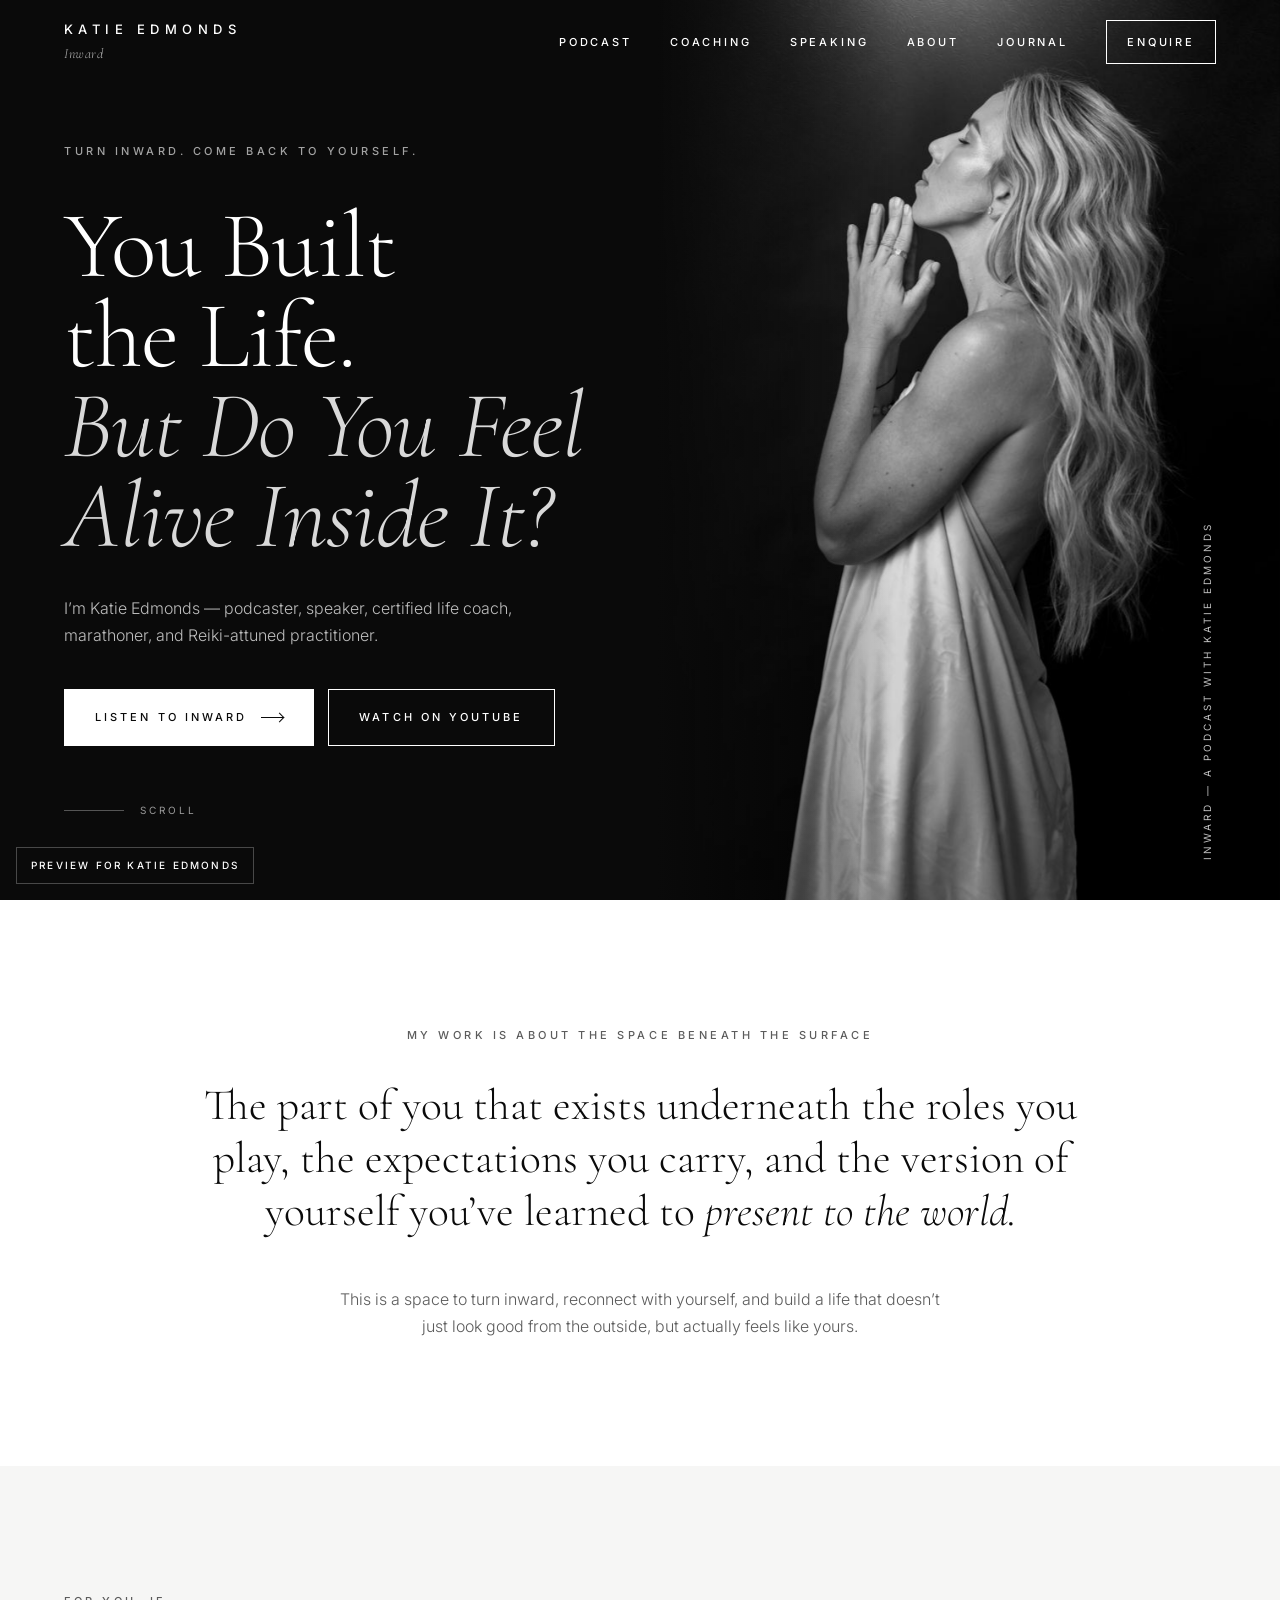
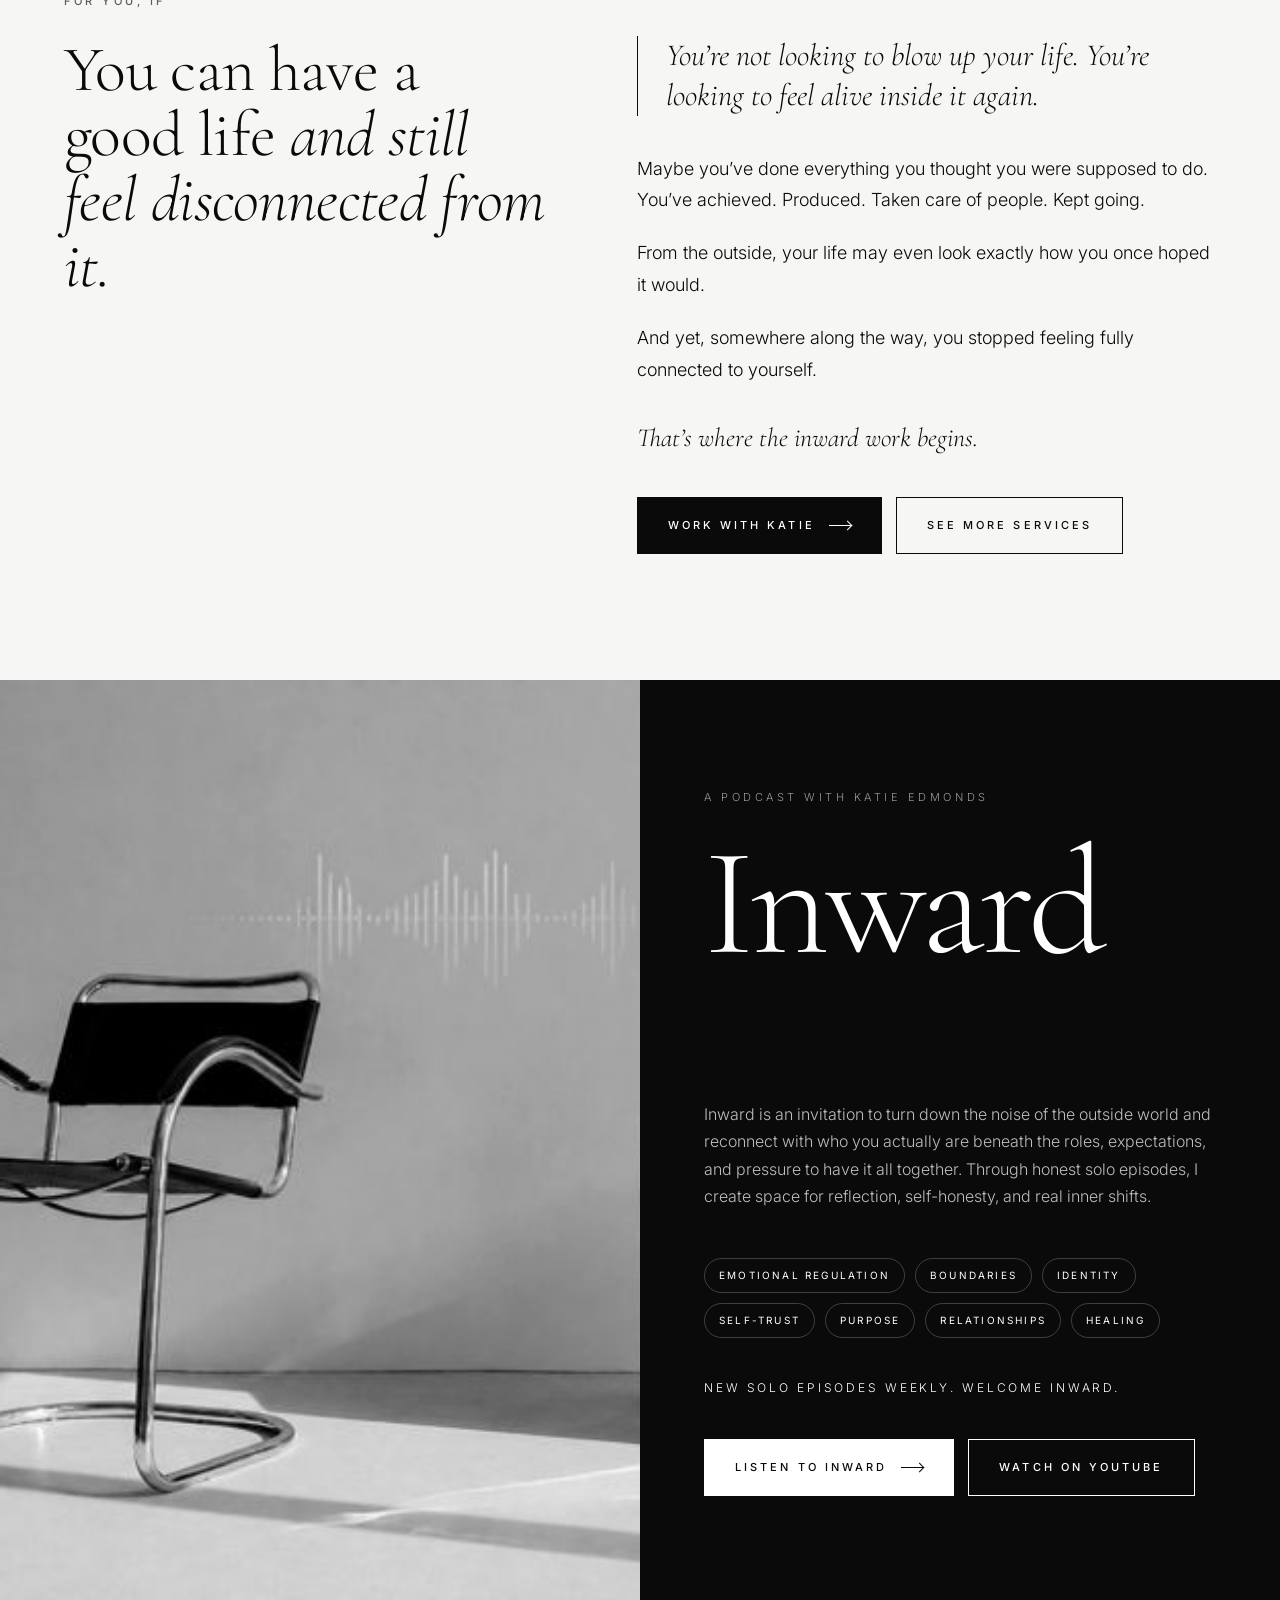
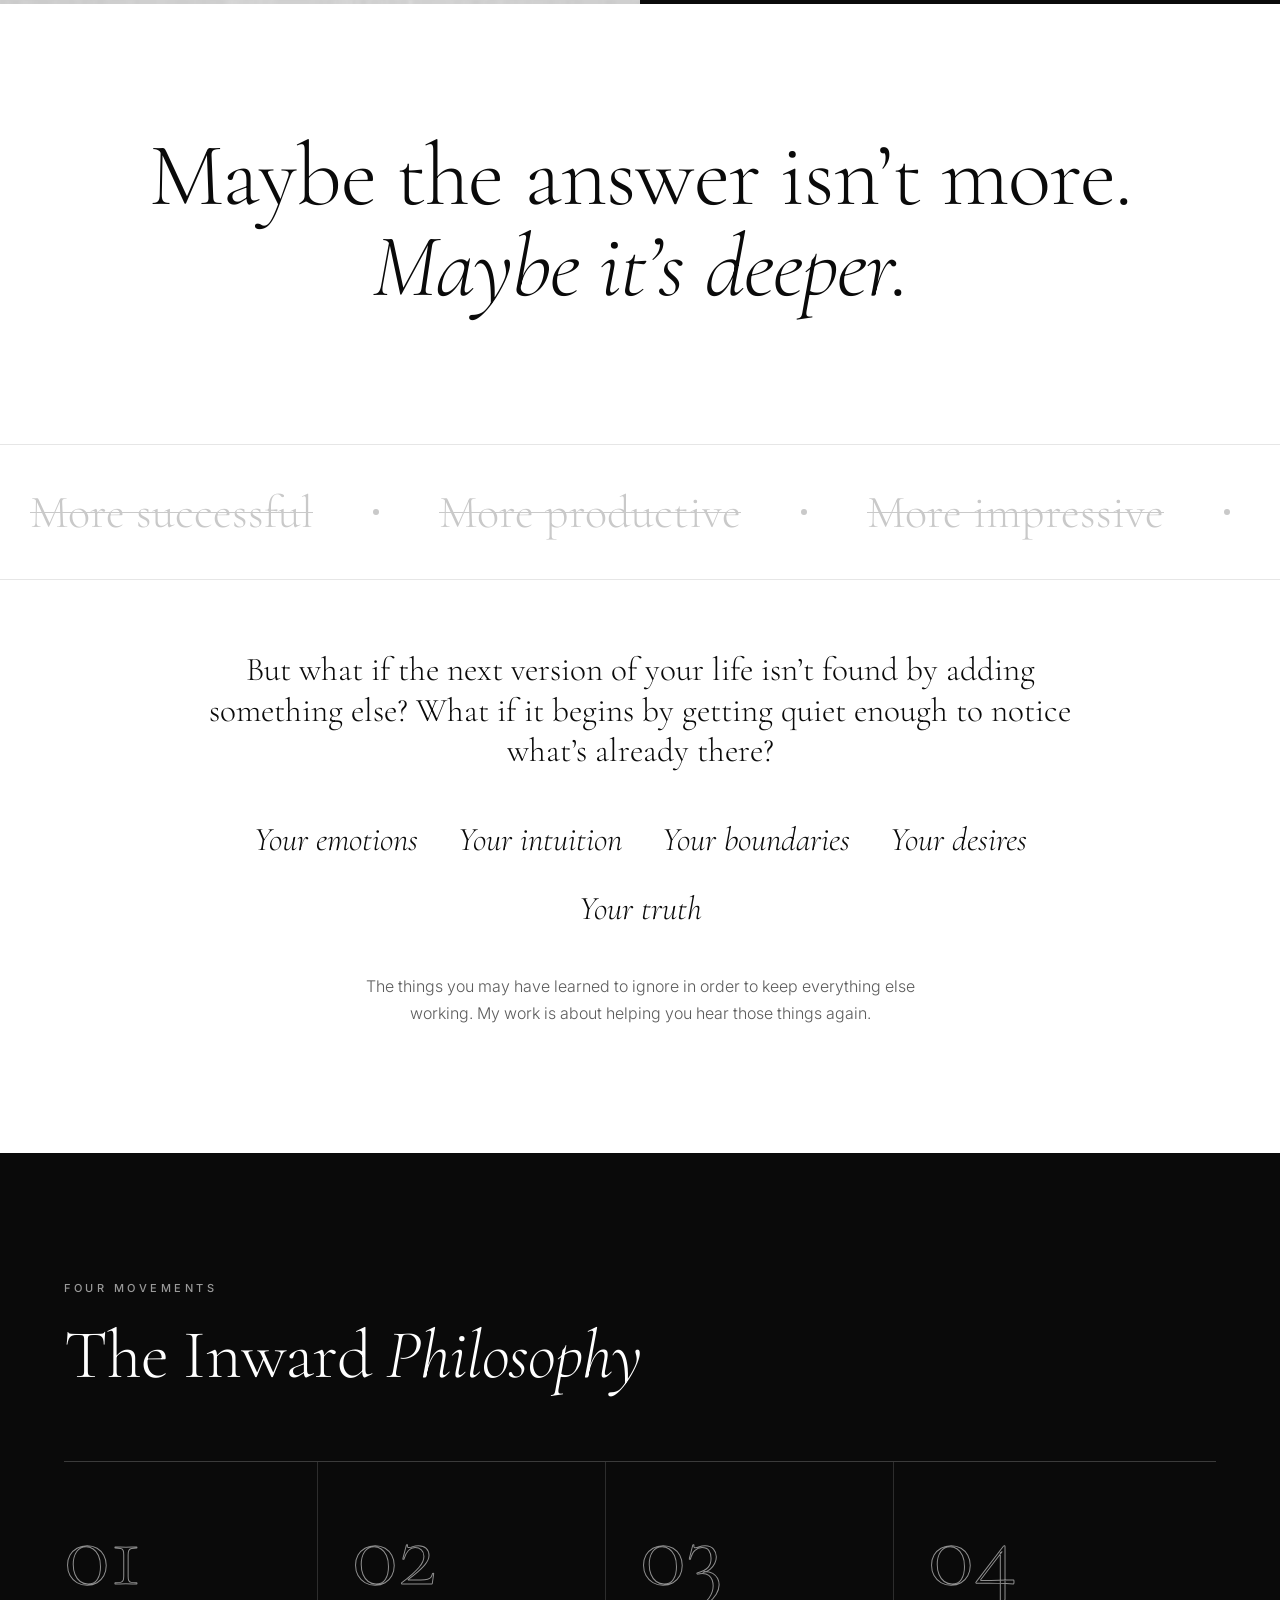
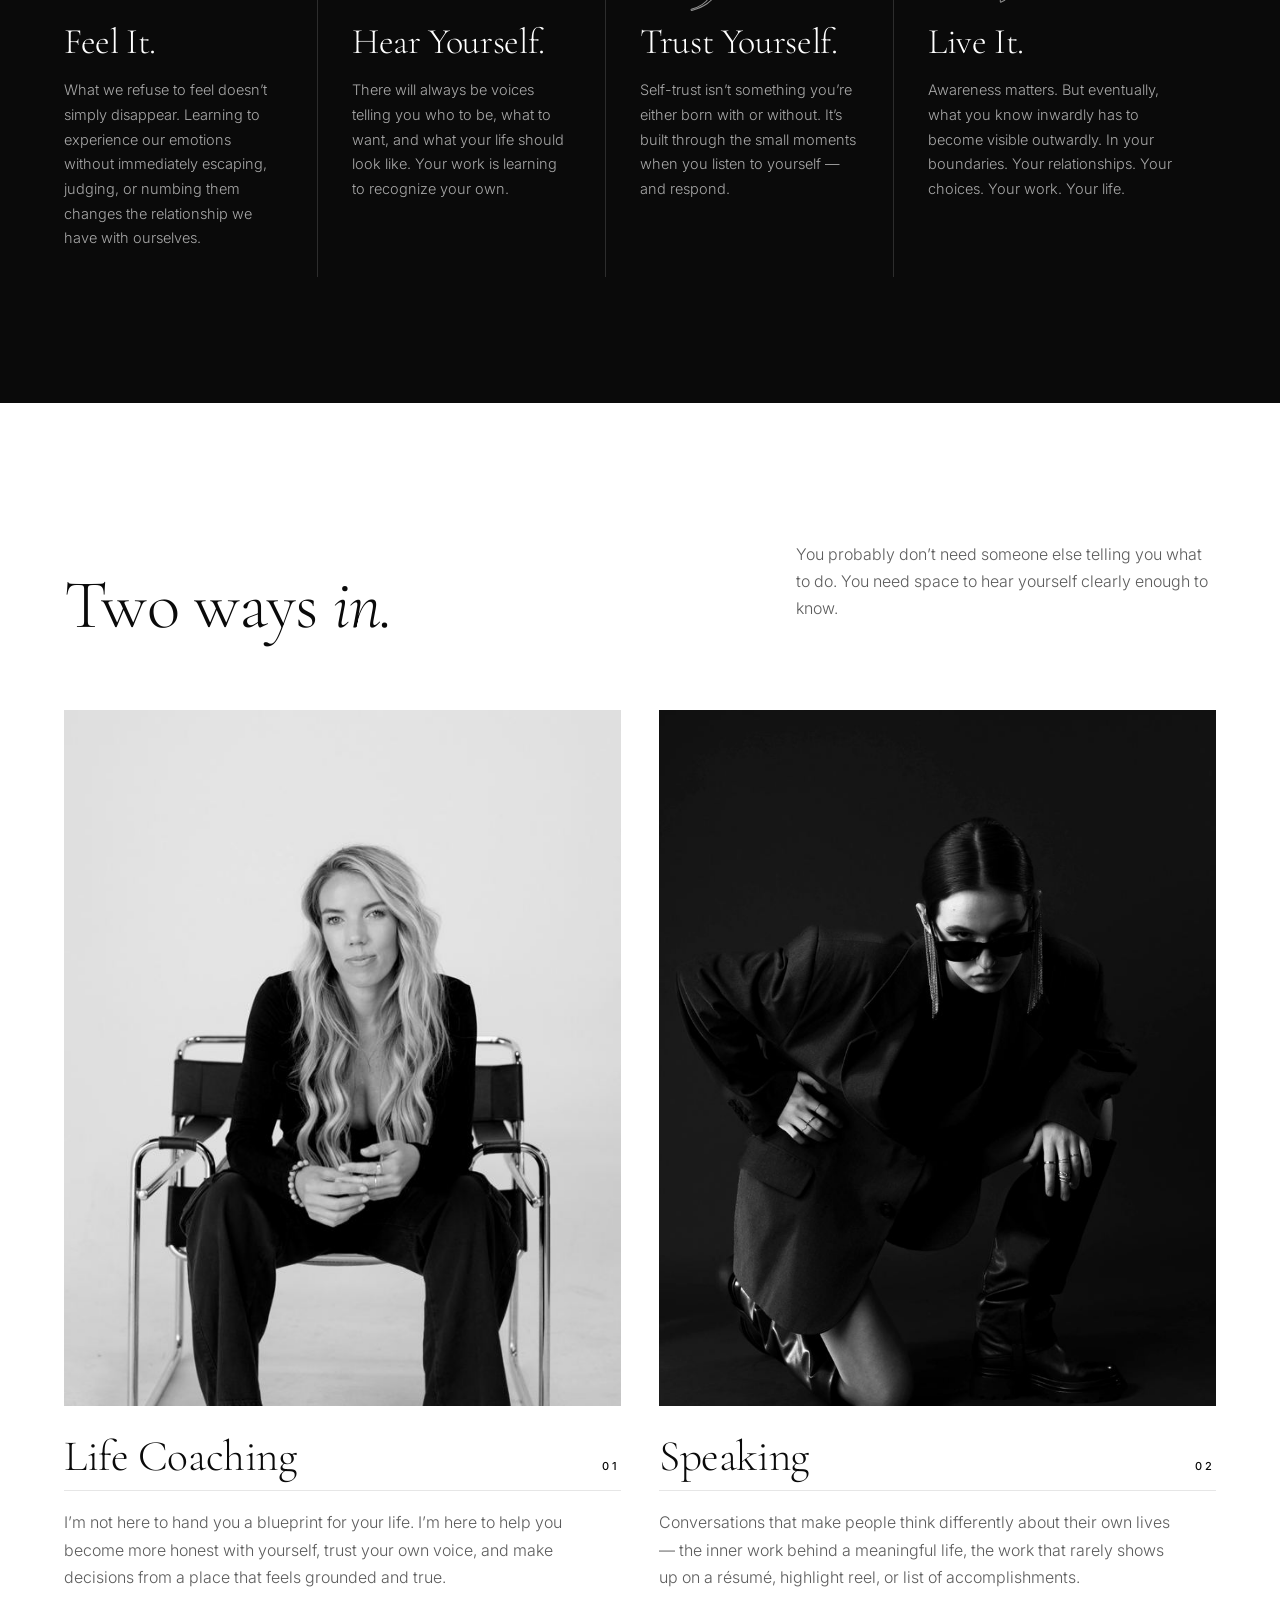
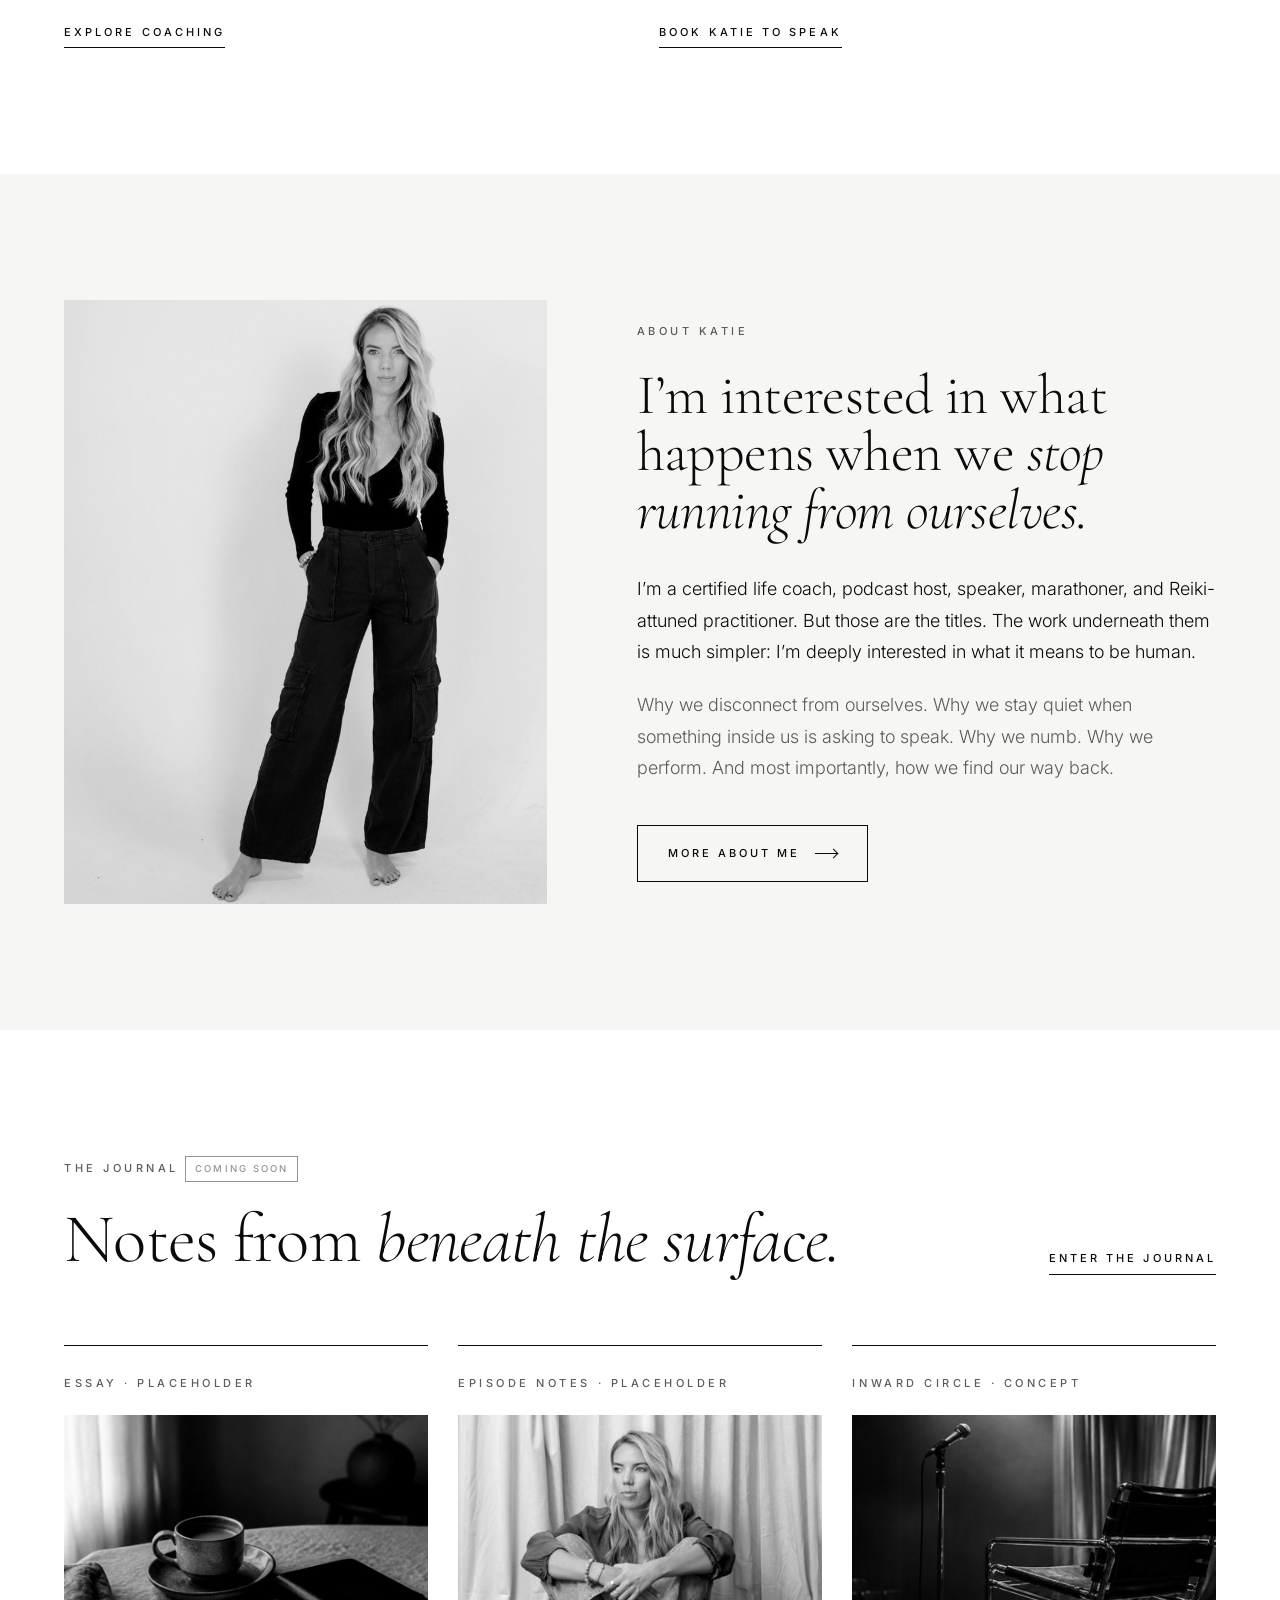
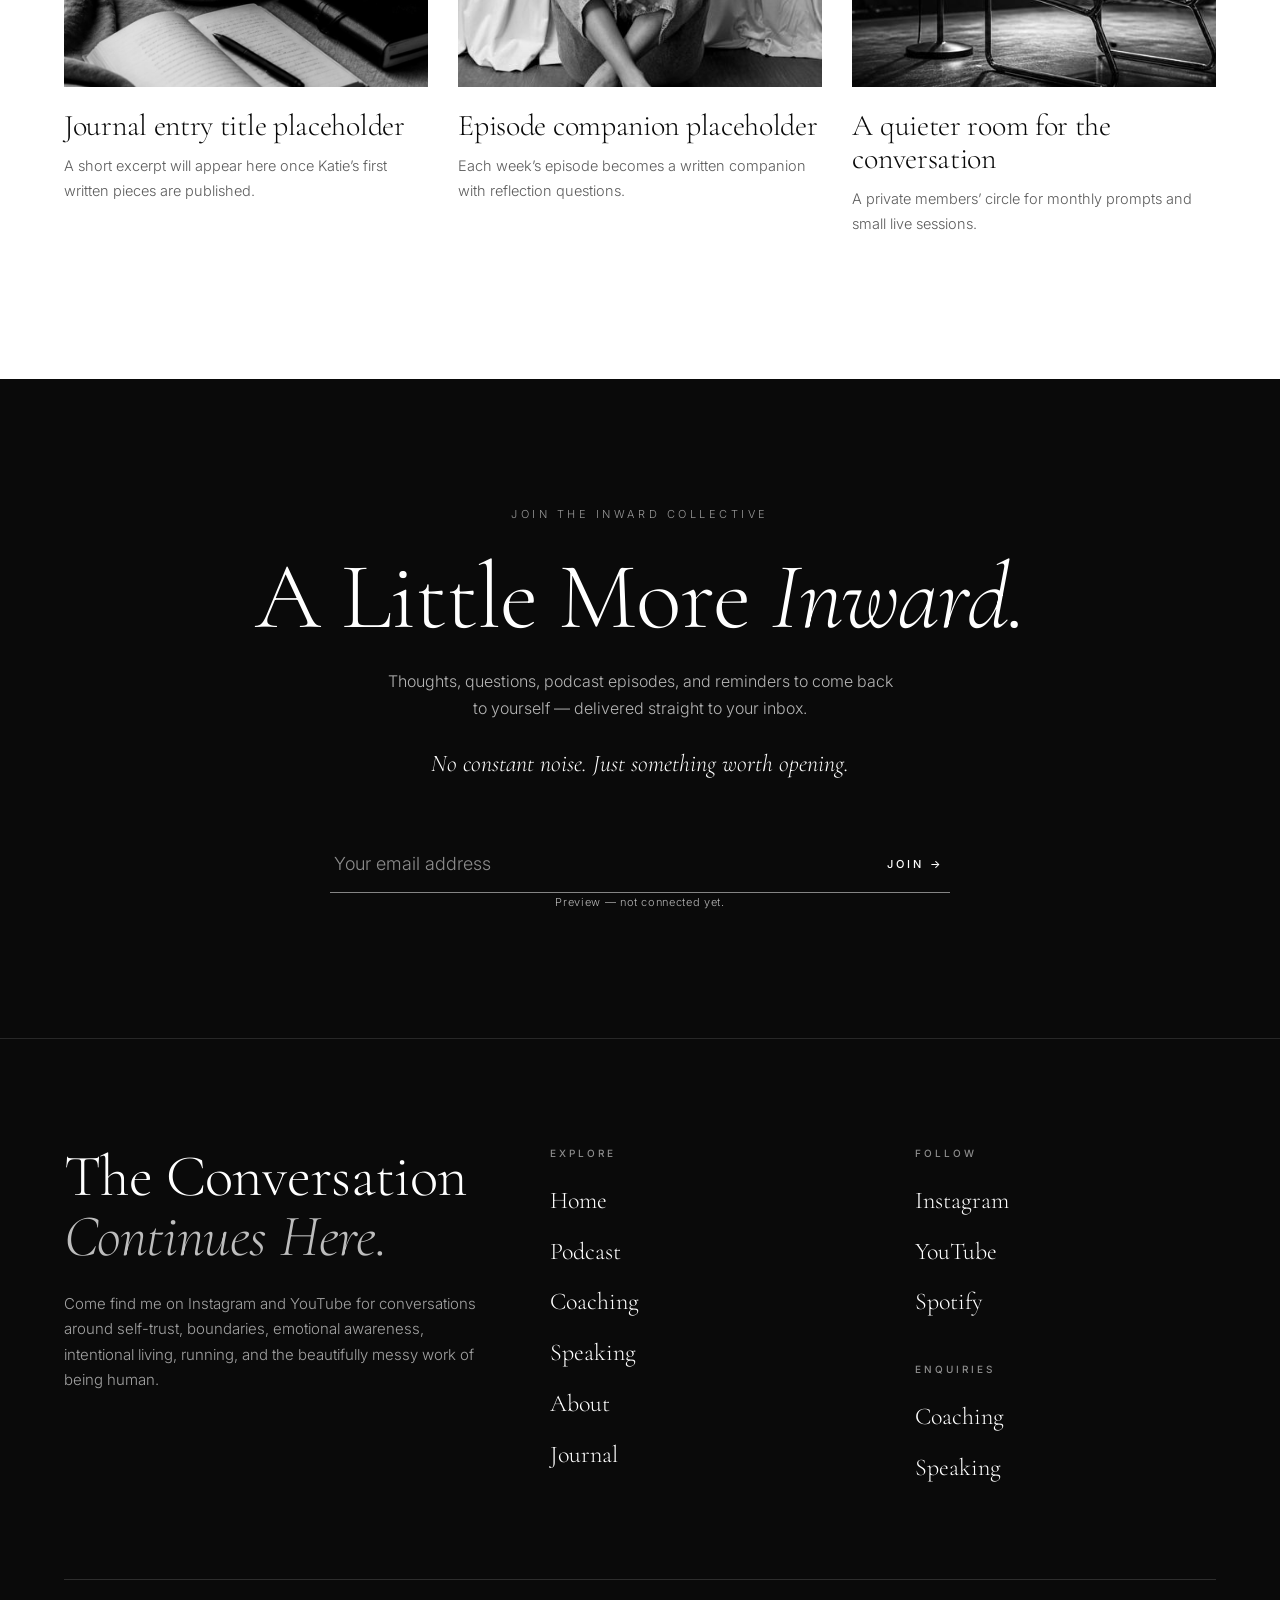
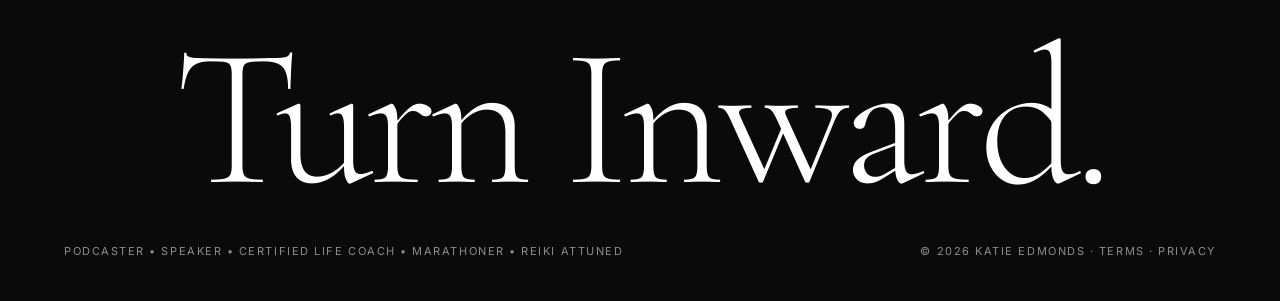
==== index.html @ 2e4edda9 "Inward preview: site + Inward Desk mockup" ====
<!doctype html>
<html lang="en" class="no-js">
<head>
<meta charset="utf-8">
<meta name="viewport" content="width=device-width,initial-scale=1,viewport-fit=cover">
<meta name="robots" content="noindex,nofollow">
<title>Katie Edmonds — Inward</title>
<meta name="description" content="Katie Edmonds: podcaster, speaker and certified life coach. Turn inward. Come back to yourself.">
<meta name="theme-color" content="#0a0a0a">
<link rel="preconnect" href="https://fonts.googleapis.com"><link rel="preconnect" href="https://fonts.gstatic.com" crossorigin>
<link href="https://fonts.googleapis.com/css2?family=Cormorant+Garamond:ital,wght@0,300;0,400;0,500;1,300;1,400&family=Inter:wght@300;400;500;600&display=swap" rel="stylesheet">
<link rel="stylesheet" href="assets/css/site.css">
<link rel="icon" href="data:image/svg+xml,%3Csvg xmlns='http://www.w3.org/2000/svg' viewBox='0 0 64 64'%3E%3Crect width='64' height='64' fill='%230a0a0a'/%3E%3Ctext x='32' y='45' font-family='Georgia' font-size='38' fill='white' text-anchor='middle'%3EI%3C/text%3E%3C/svg%3E">
</head>
<body data-hero="dark">
<a class="skip" href="#main">Skip to content</a>
<header class="hdr"><div class="wrap">
<a class="logo" href="index.html" aria-label="Katie Edmonds — home">Katie Edmonds<small>Inward</small></a>
<nav class="nav" aria-label="Main"><a href="podcast.html">Podcast</a><a href="coaching.html">Coaching</a><a href="speaking.html">Speaking</a><a href="about.html">About</a><a href="journal.html">Journal</a><a class="btn" href="coaching.html#enquire">Enquire</a></nav>
<button class="burger" aria-label="Menu" aria-expanded="false"><span></span><span></span></button>
</div></header>
<div class="mnav" aria-label="Mobile menu"><a href="index.html"><span>01</span>Home</a><a href="podcast.html"><span>02</span>Podcast</a><a href="coaching.html"><span>03</span>Coaching</a><a href="speaking.html"><span>04</span>Speaking</a><a href="about.html"><span>05</span>About</a><a href="journal.html"><span>06</span>Journal</a><div class="mfoot"><a href="https://www.instagram.com/thekatieedmonds" target="_blank" rel="noopener">Instagram</a><a href="https://www.youtube.com/@Inwardwithkatieedmonds/videos" target="_blank" rel="noopener">YouTube</a></div></div>
<div class="ribbon" aria-hidden="true">Preview for Katie Edmonds</div>
<main id="main">

<section class="hero on-dark" aria-label="Introduction">
<div class="hero-copy">
<p class="eyebrow rv" style="color:#a3a3a3">Turn inward. Come back to yourself.</p>
<h1 class="rv d1">You Built<br>the Life. <em>But Do You Feel Alive Inside It?</em></h1>
<p class="lede rv d2">I’m Katie Edmonds — podcaster, speaker, certified life coach, marathoner, and Reiki-attuned practitioner.</p>
<div class="btns rv d3"><a class="btn solid" href="podcast.html">Listen to Inward <span class="arr" aria-hidden="true"></span></a><a class="btn" href="https://www.youtube.com/@Inwardwithkatieedmonds/videos" target="_blank" rel="noopener">Watch on YouTube</a></div>
<div class="scroll-cue rv d3" style="margin-top:56px"><i></i>Scroll</div>
</div>
<div class="hero-img"><img src="assets/img/hero.jpg" srcset="assets/img/hero-sm.jpg 800w, assets/img/hero.jpg 2000w" sizes="(max-width:900px) 100vw, 50vw" alt="Katie Edmonds, black and white portrait" fetchpriority="high"></div>
<div class="hero-meta">Inward — A podcast with Katie Edmonds</div>
</section>

<section class="sec" aria-label="About the work">
<div class="wrap statement">
<p class="eyebrow muted rv">My work is about the space beneath the surface</p>
<p class="big rv d1" style="margin-top:34px">The part of you that exists underneath the roles you play, the expectations you carry, and the version of yourself you’ve learned to <em>present to the world.</em></p>
<p class="small rv d2">This is a space to turn inward, reconnect with yourself, and build a life that doesn’t just look good from the outside, but actually feels like yours.</p>
</div></section>

<section class="sec soft" aria-labelledby="good-life">
<div class="wrap split">
<div><p class="eyebrow muted rv">For you, if</p><h2 id="good-life" class="rv d1" style="margin-top:26px">You can have a good life <em>and still feel disconnected from it.</em></h2></div>
<div class="body-lg rv d2">
<p class="pull">You’re not looking to blow up your life. You’re looking to feel alive inside it again.</p>
<p>Maybe you’ve done everything you thought you were supposed to do. You’ve achieved. Produced. Taken care of people. Kept going.</p>
<p>From the outside, your life may even look exactly how you once hoped it would.</p>
<p>And yet, somewhere along the way, you stopped feeling fully connected to yourself.</p>
<p class="serif" style="font-size:26px;font-style:italic;margin-top:30px">That’s where the inward work begins.</p>
<div class="btns" style="margin-top:36px"><a class="btn solid" href="coaching.html">Work with Katie <span class="arr" aria-hidden="true"></span></a><a class="btn" href="speaking.html">See more services</a></div>
</div></div></section>

<section class="dark on-dark pod" aria-labelledby="pod-h">
<div class="pod-img img-rv"><img src="assets/img/studio.jpg" srcset="assets/img/studio-sm.jpg 800w, assets/img/studio.jpg 2000w" sizes="(max-width:900px) 100vw, 50vw" alt="A quiet recording studio with a microphone and chair" loading="lazy"></div>
<div class="pod-copy">
<p class="eyebrow rv" style="color:#9a9a9a">A podcast with Katie Edmonds</p>
<h2 id="pod-h" class="wordmark rv d1">Inward</h2>
<p class="first rv d2">For those who appear successful on the outside but feel disconnected, numb, or quietly unfulfilled on the inside.</p>
<p class="rv d2">Inward is an invitation to turn down the noise of the outside world and reconnect with who you actually are beneath the roles, expectations, and pressure to have it all together. Through honest solo episodes, I create space for reflection, self-honesty, and real inner shifts.</p>
<div class="tags rv d3"><span class="tag">Emotional regulation</span><span class="tag">Boundaries</span><span class="tag">Identity</span><span class="tag">Self-trust</span><span class="tag">Purpose</span><span class="tag">Relationships</span><span class="tag">Healing</span></div>
<p class="rv d3" style="color:#fff;font-size:12px;letter-spacing:.24em;text-transform:uppercase">New solo episodes weekly. Welcome inward.</p>
<div class="btns rv d3" style="margin-top:28px"><a class="btn solid" href="podcast.html">Listen to Inward <span class="arr" aria-hidden="true"></span></a><a class="btn" href="https://www.youtube.com/@Inwardwithkatieedmonds/videos" target="_blank" rel="noopener">Watch on YouTube</a></div>
</div></section>

<section class="sec deeper" aria-labelledby="deeper-h">
<div class="wrap"><h2 id="deeper-h" class="rv">Maybe the answer isn’t more.<br><em>Maybe it’s deeper.</em></h2>
<p class="rv d1" style="text-align:center;color:var(--g4);max-width:560px;margin:34px auto 0;font-weight:300">We live in a culture constantly asking us to become more.</p></div>
<div class="marquee" aria-hidden="true">
<div class="track"><span>More successful</span><b></b><span>More productive</span><b></b><span>More impressive</span><b></b><span>More certain</span><b></b></div>
<div class="track"><span>More successful</span><b></b><span>More productive</span><b></b><span>More impressive</span><b></b><span>More certain</span><b></b></div>
</div>
<div class="wrap statement">
<p class="big rv" style="font-size:clamp(24px,2.6vw,38px)">But what if the next version of your life isn’t found by adding something else? What if it begins by getting quiet enough to notice what’s already there?</p>
<div class="inner-list rv d1"><span>Your emotions</span><span>Your intuition</span><span>Your boundaries</span><span>Your desires</span><span>Your truth</span></div>
<p class="small rv d2">The things you may have learned to ignore in order to keep everything else working. My work is about helping you hear those things again.</p>
</div></section>

<section class="sec dark on-dark" aria-labelledby="phil-h">
<div class="wrap">
<div class="sec-head"><div><p class="eyebrow rv" style="color:#9a9a9a">Four movements</p><h2 id="phil-h" class="rv d1" style="margin-top:22px">The Inward <em>Philosophy</em></h2></div></div>
<div class="phil-grid">
<div class="phil rv"><div class="num">01</div><h3>Feel It.</h3><p>What we refuse to feel doesn’t simply disappear. Learning to experience our emotions without immediately escaping, judging, or numbing them changes the relationship we have with ourselves.</p></div>
<div class="phil rv d1"><div class="num">02</div><h3>Hear Yourself.</h3><p>There will always be voices telling you who to be, what to want, and what your life should look like. Your work is learning to recognize your own.</p></div>
<div class="phil rv d2"><div class="num">03</div><h3>Trust Yourself.</h3><p>Self-trust isn’t something you’re either born with or without. It’s built through the small moments when you listen to yourself — and respond.</p></div>
<div class="phil rv d3"><div class="num">04</div><h3>Live It.</h3><p>Awareness matters. But eventually, what you know inwardly has to become visible outwardly. In your boundaries. Your relationships. Your choices. Your work. Your life.</p></div>
</div></div></section>

<section class="sec" aria-labelledby="work-h">
<div class="wrap">
<div class="sec-head"><div><p class="eyebrow muted rv">Work with Katie</p><h2 id="work-h" class="rv d1" style="margin-top:22px">Two ways <em>in.</em></h2></div>
<p class="rv d2 muted" style="max-width:420px;font-weight:300">You probably don’t need someone else telling you what to do. You need space to hear yourself clearly enough to know.</p></div>
<div class="offers">
<a class="offer rv" href="coaching.html"><div class="ph img-rv"><img src="assets/img/chair-sm.jpg" alt="Katie Edmonds seated in a leather chair" loading="lazy"></div>
<div class="meta"><h3>Life Coaching</h3><span class="eyebrow">01</span></div>
<p>I’m not here to hand you a blueprint for your life. I’m here to help you become more honest with yourself, trust your own voice, and make decisions from a place that feels grounded and true.</p>
<span class="link" style="margin-top:14px">Explore coaching</span></a>
<a class="offer rv d1" href="speaking.html"><div class="ph img-rv"><img src="assets/img/dark-sm.jpg" alt="Katie Edmonds in black, crouched against a dark backdrop" loading="lazy" style="object-position:50% 40%"></div>
<div class="meta"><h3>Speaking</h3><span class="eyebrow">02</span></div>
<p>Conversations that make people think differently about their own lives — the inner work behind a meaningful life, the work that rarely shows up on a résumé, highlight reel, or list of accomplishments.</p>
<span class="link" style="margin-top:14px">Book Katie to speak</span></a>
</div></div></section>

<section class="sec soft" aria-labelledby="about-h">
<div class="wrap about">
<div class="ph img-rv"><img src="assets/img/standing-sm.jpg" alt="Katie Edmonds standing, full length portrait" loading="lazy"></div>
<div>
<p class="eyebrow muted rv">About Katie</p>
<h2 id="about-h" class="rv d1">I’m interested in what happens when we <em>stop running from ourselves.</em></h2>
<div class="body-lg rv d2"><p>I’m a certified life coach, podcast host, speaker, marathoner, and Reiki-attuned practitioner. But those are the titles. The work underneath them is much simpler: I’m deeply interested in what it means to be human.</p>
<p class="muted">Why we disconnect from ourselves. Why we stay quiet when something inside us is asking to speak. Why we numb. Why we perform. And most importantly, how we find our way back.</p></div>
<a class="btn rv d3" href="about.html" style="margin-top:20px">More about me <span class="arr" aria-hidden="true"></span></a>
</div></div></section>

<section class="sec" aria-labelledby="journal-h">
<div class="wrap">
<div class="sec-head"><div><p class="eyebrow muted rv">The Journal <span class="chip">Coming soon</span></p><h2 id="journal-h" class="rv d1" style="margin-top:22px">Notes from <em>beneath the surface.</em></h2></div><a class="link rv d2" href="journal.html">Enter the Journal</a></div>
<div class="posts">
<article class="post rv"><span class="eyebrow muted">Essay · Placeholder</span><div class="ph"><img src="assets/img/journal-sm.jpg" alt="An open journal and coffee cup on linen" loading="lazy"></div><h3>Journal entry title placeholder</h3><p>A short excerpt will appear here once Katie’s first written pieces are published.</p></article>
<article class="post rv d1"><span class="eyebrow muted">Episode notes · Placeholder</span><div class="ph"><img src="assets/img/floor-sm.jpg" alt="Katie Edmonds seated on the floor before a draped curtain" loading="lazy" style="object-position:50% 40%"></div><h3>Episode companion placeholder</h3><p>Each week’s episode becomes a written companion with reflection questions.</p></article>
<article class="post rv d2"><span class="eyebrow muted">Inward Circle · Concept</span><div class="ph"><img src="assets/img/stage-sm.jpg" alt="An empty stage with a single chair and microphone" loading="lazy"></div><h3>A quieter room for the conversation</h3><p>A private members’ circle for monthly prompts and small live sessions.</p></article>
</div></div></section>
<section class="sec dark letter on-dark" id="newsletter" aria-labelledby="nl-h">
<div class="wrap">
<p class="eyebrow rv" style="color:#9a9a9a">Join the Inward Collective</p>
<h2 id="nl-h" class="rv d1">A Little More <em>Inward.</em></h2>
<p class="rv d2">Thoughts, questions, podcast episodes, and reminders to come back to yourself — delivered straight to your inbox.</p>
<p class="quiet rv d2">No constant noise. Just something worth opening.</p>
<form class="nl-form rv d3" data-preview="Preview only — sign-up will connect to Katie’s email list at launch." aria-label="Newsletter sign-up">
<label for="nl-email" class="skip">Email address</label>
<input id="nl-email" type="email" placeholder="Your email address" autocomplete="email" required>
<button type="submit">Join →</button>
</form>
<p class="form-note">Preview — not connected yet.</p>
</div></section>
</main>
<footer class="ftr on-dark">
<div class="wrap">
<div class="ftr-top">
<div><h2>The Conversation<br><em>Continues Here.</em></h2>
<p>Come find me on Instagram and YouTube for conversations around self-trust, boundaries, emotional awareness, intentional living, running, and the beautifully messy work of being human.</p></div>
<div><h4>Explore</h4><ul><li><a href="index.html">Home</a></li><li><a href="podcast.html">Podcast</a></li><li><a href="coaching.html">Coaching</a></li><li><a href="speaking.html">Speaking</a></li><li><a href="about.html">About</a></li><li><a href="journal.html">Journal</a></li></ul></div>
<div><h4>Follow</h4><ul><li><a href="https://www.instagram.com/thekatieedmonds" target="_blank" rel="noopener">Instagram</a></li><li><a href="https://www.youtube.com/@Inwardwithkatieedmonds/videos" target="_blank" rel="noopener">YouTube</a></li><li><a href="https://open.spotify.com/show/5NAPFrZKIMuXlYtL2vvtdf" target="_blank" rel="noopener">Spotify</a></li></ul>
<h4 style="margin-top:40px">Enquiries</h4><ul><li><a href="coaching.html#enquire">Coaching</a></li><li><a href="speaking.html#book">Speaking</a></li></ul></div>
</div>
<div class="ftr-big" aria-hidden="true">Turn Inward.</div>
<div class="ftr-bot"><span>Podcaster • Speaker • Certified Life Coach • Marathoner • Reiki Attuned</span><span>© 2026 Katie Edmonds · Terms · Privacy</span></div>
</div></footer>
<script src="assets/js/site.js" defer></script>
</body></html>
---- assets/css/site.css ----
/* Inward — Katie Edmonds · preview site. Strictly monochrome. */
:root{
  --ink:#0a0a0a; --ink-2:#1a1a1a; --paper:#ffffff; --paper-2:#f6f6f5;
  --g1:#e6e6e6; --g2:#c9c9c9; --g3:#8a8a8a; --g4:#5c5c5c;
  --serif:"Cormorant Garamond","Cormorant",Georgia,"Times New Roman",serif;
  --sans:"Inter",system-ui,-apple-system,"Segoe UI",Roboto,sans-serif;
  --pad:clamp(20px,5vw,72px); --max:1320px;
  --ease:cubic-bezier(.2,.7,.1,1);
}
*,*::before,*::after{box-sizing:border-box}
html{-webkit-text-size-adjust:100%;scroll-behavior:smooth}
body{margin:0;background:var(--paper);color:var(--ink);font-family:var(--sans);font-weight:400;font-size:16px;line-height:1.7;-webkit-font-smoothing:antialiased;text-rendering:optimizeLegibility}
img{display:block;max-width:100%;height:auto}
a{color:inherit;text-decoration:none}
::selection{background:var(--ink);color:var(--paper)}
:focus-visible{outline:1px solid currentColor;outline-offset:4px}
.skip{position:absolute;left:-999px;top:0;background:var(--ink);color:#fff;padding:10px 16px;z-index:999}
.skip:focus{left:12px;top:12px}
.wrap{max-width:var(--max);margin:0 auto;padding:0 var(--pad)}
.eyebrow{font-family:var(--sans);font-size:11px;letter-spacing:.32em;text-transform:uppercase;font-weight:500}
.muted{color:var(--g4)}
.serif{font-family:var(--serif)}
h1,h2,h3,.display{font-family:var(--serif);font-weight:300;letter-spacing:-.01em;line-height:1.02;margin:0}
h1 em,h2 em,h3 em,.display em{font-style:italic;font-weight:300}
p{margin:0 0 1.1em}
.rule{height:1px;background:currentColor;opacity:.18;border:0;margin:0}

/* Buttons */
.btn{display:inline-flex;align-items:center;gap:14px;font-size:11px;letter-spacing:.28em;text-transform:uppercase;font-weight:500;padding:18px 30px;border:1px solid currentColor;transition:background .5s var(--ease),color .5s var(--ease);cursor:pointer;background:transparent;color:inherit;font-family:var(--sans);white-space:nowrap}
.btn:hover{background:var(--ink);color:var(--paper);border-color:var(--ink)}
.on-dark .btn:hover,.btn.light:hover{background:var(--paper);color:var(--ink);border-color:var(--paper)}
.btn.solid{background:var(--ink);color:var(--paper);border-color:var(--ink)}
.btn.solid:hover{background:transparent;color:var(--ink)}
.on-dark .btn.solid{background:var(--paper);color:var(--ink);border-color:var(--paper)}
.on-dark .btn.solid:hover{background:transparent;color:var(--paper)}
.btn .arr{width:22px;height:1px;background:currentColor;position:relative;transition:width .5s var(--ease)}
.btn .arr::after{content:"";position:absolute;right:0;top:-3px;width:7px;height:7px;border-top:1px solid currentColor;border-right:1px solid currentColor;transform:rotate(45deg)}
.btn:hover .arr{width:34px}
.link{font-size:11px;letter-spacing:.28em;text-transform:uppercase;font-weight:500;border-bottom:1px solid currentColor;padding-bottom:6px;display:inline-block}
.btns{display:flex;flex-wrap:wrap;gap:14px}

/* Header */
.hdr{position:fixed;inset:0 0 auto 0;z-index:50;color:var(--paper);transition:background .6s var(--ease),color .6s var(--ease),border-color .6s;border-bottom:1px solid transparent}
.hdr.solid,.hdr.light-page{background:rgba(255,255,255,.92);-webkit-backdrop-filter:blur(14px);backdrop-filter:blur(14px);color:var(--ink);border-bottom-color:var(--g1)}
.hdr .wrap{display:flex;align-items:center;justify-content:space-between;height:84px;max-width:none}
.logo{font-family:var(--sans);font-size:13px;letter-spacing:.42em;font-weight:500;text-transform:uppercase;white-space:nowrap}
.logo small{display:block;font-family:var(--serif);font-style:italic;letter-spacing:.04em;text-transform:none;font-size:14px;font-weight:300;opacity:.7;margin-top:2px}
.nav{display:flex;gap:38px;align-items:center}
.nav a{font-size:11px;letter-spacing:.26em;text-transform:uppercase;font-weight:500;position:relative;padding:6px 0}
.nav a::after{content:"";position:absolute;left:0;bottom:0;height:1px;width:100%;background:currentColor;transform:scaleX(0);transform-origin:right;transition:transform .5s var(--ease)}
.nav a:hover::after,.nav a[aria-current=page]::after{transform:scaleX(1);transform-origin:left}
.nav .btn{padding:12px 20px}
.burger{display:none;background:none;border:0;color:inherit;width:44px;height:44px;cursor:pointer;position:relative}
.burger span{position:absolute;left:10px;right:10px;height:1px;background:currentColor;transition:transform .4s var(--ease),top .4s}
.burger span:nth-child(1){top:18px}.burger span:nth-child(2){top:26px}
.menu-open .burger span:nth-child(1){top:22px;transform:rotate(45deg)}
.menu-open .burger span:nth-child(2){top:22px;transform:rotate(-45deg)}
.mnav{position:fixed;inset:0;background:var(--ink);color:var(--paper);z-index:45;display:flex;flex-direction:column;justify-content:center;padding:100px var(--pad) 40px;opacity:0;visibility:hidden;transition:opacity .5s var(--ease),visibility .5s}
.menu-open .mnav{opacity:1;visibility:visible}
.menu-open .hdr{background:transparent;color:var(--paper);border-color:transparent;-webkit-backdrop-filter:none;backdrop-filter:none}
.mnav a{font-family:var(--serif);font-size:44px;font-weight:300;line-height:1.25;display:flex;gap:18px;align-items:baseline}
.mnav a span{font-family:var(--sans);font-size:11px;letter-spacing:.2em;opacity:.5}
.mnav .mfoot{margin-top:48px;display:flex;gap:28px;font-size:11px;letter-spacing:.26em;text-transform:uppercase;opacity:.7}

/* Preview ribbon */
.ribbon{position:fixed;left:16px;bottom:16px;z-index:60;background:var(--ink);color:#fff;font-size:10px;letter-spacing:.22em;text-transform:uppercase;padding:9px 14px;border:1px solid rgba(255,255,255,.25);font-weight:500;pointer-events:none}

/* Hero */
.hero{position:relative;min-height:100vh;min-height:100svh;background:var(--ink);color:var(--paper);display:grid;grid-template-columns:1.05fr 1fr;overflow:hidden}
.hero-copy{position:relative;z-index:2;display:flex;flex-direction:column;justify-content:flex-end;padding:140px var(--pad) clamp(56px,9vh,110px)}
.hero h1{font-size:clamp(52px,7.4vw,124px);line-height:.95;margin:28px 0 34px}
.hero h1 em{display:block;color:#d9d9d9}
.hero .lede{max-width:470px;font-size:16px;color:#bdbdbd;font-weight:300;margin-bottom:40px}
.hero-img{position:relative}
.hero-img img{position:absolute;inset:0;width:100%;height:100%;object-fit:cover;object-position:60% 20%;transform:scale(1.06);animation:heroZoom 2.8s var(--ease) forwards}
.hero-img::before{content:"";position:absolute;inset:0;z-index:1;background:linear-gradient(90deg,var(--ink) 0%,rgba(10,10,10,0) 38%)}
@keyframes heroZoom{to{transform:scale(1)}}
.hero-meta{position:absolute;right:var(--pad);bottom:40px;z-index:2;font-size:10px;letter-spacing:.3em;text-transform:uppercase;color:#bdbdbd;writing-mode:vertical-rl;transform:rotate(180deg)}
.scroll-cue{display:flex;align-items:center;gap:16px;font-size:10px;letter-spacing:.3em;text-transform:uppercase;color:#9a9a9a}
.scroll-cue i{width:60px;height:1px;background:#555;position:relative;overflow:hidden}
.scroll-cue i::after{content:"";position:absolute;inset:0;background:#fff;transform:translateX(-100%);animation:cue 2.6s var(--ease) infinite}
@keyframes cue{60%,100%{transform:translateX(100%)}}

/* Page hero (inner pages) */
.phero{padding:clamp(150px,22vh,220px) 0 clamp(60px,9vh,110px);border-bottom:1px solid var(--g1)}
.phero .grid{display:grid;grid-template-columns:1fr 1fr;gap:var(--pad);align-items:end}
.phero h1{font-size:clamp(56px,9vw,150px);line-height:.9}
.phero p{max-width:520px;color:var(--g4);font-size:17px;font-weight:300}
.phero.dark{background:var(--ink);color:var(--paper);border:0}
.phero.dark p{color:#b5b5b5}

/* Sections */
section{position:relative}
.sec{padding:clamp(90px,14vh,170px) 0}
.sec.tight{padding:clamp(60px,9vh,110px) 0}
.dark{background:var(--ink);color:var(--paper)}
.dark .muted{color:#a3a3a3}
.soft{background:var(--paper-2)}
.statement{max-width:1040px;margin:0 auto;text-align:center}
.statement p.big{font-family:var(--serif);font-size:clamp(28px,3.4vw,50px);line-height:1.22;font-weight:300}
.statement p.big em{font-style:italic}
.statement .small{max-width:600px;margin:36px auto 0;color:var(--g4);font-weight:300}
.split{display:grid;grid-template-columns:5fr 6fr;gap:clamp(40px,7vw,120px);align-items:start}
.split h2{font-size:clamp(40px,5vw,78px)}
.body-lg{font-size:18px;font-weight:300;line-height:1.75}
.body-lg p{margin-bottom:1.2em}
.pull{font-family:var(--serif);font-style:italic;font-size:clamp(24px,2.4vw,34px);line-height:1.3;font-weight:300;border-left:1px solid currentColor;padding-left:28px;margin:44px 0}
.label-row{display:flex;align-items:center;gap:20px;margin-bottom:44px}
.label-row .rule{flex:1}

/* Podcast feature */
.pod{display:grid;grid-template-columns:1fr 1fr;min-height:90vh}
.pod-img{position:relative;overflow:hidden}
.pod-img img{position:absolute;inset:0;width:100%;height:100%;object-fit:cover}
.pod-copy{padding:clamp(70px,12vh,140px) var(--pad);display:flex;flex-direction:column;justify-content:center}
.wordmark{font-family:var(--serif);font-weight:300;font-size:clamp(84px,12vw,200px);line-height:.82;letter-spacing:-.03em;margin:22px 0 36px}
.pod-copy p{color:#bdbdbd;font-weight:300;max-width:520px}
.pod-copy .first{font-family:var(--serif);font-size:26px;line-height:1.35;color:#fff;font-style:italic}
.tags{display:flex;flex-wrap:wrap;gap:10px;margin:30px 0 40px}
.tag{font-size:10px;letter-spacing:.22em;text-transform:uppercase;border:1px solid rgba(127,127,127,.45);padding:8px 14px;border-radius:999px}

/* Marquee */
.deeper{overflow:hidden}
.deeper h2{font-size:clamp(46px,7vw,120px);text-align:center}
.marquee{display:flex;overflow:hidden;border-top:1px solid var(--g1);border-bottom:1px solid var(--g1);margin:70px 0;user-select:none}
.marquee .track{display:flex;gap:60px;padding:28px 30px;flex-shrink:0;animation:mq 46s linear infinite;align-items:center}
.marquee span{font-family:var(--serif);font-size:clamp(30px,3.6vw,54px);font-weight:300;white-space:nowrap;color:var(--g2);text-decoration:line-through;text-decoration-thickness:1px}
.marquee b{width:6px;height:6px;border-radius:50%;background:var(--g2);flex-shrink:0}
@keyframes mq{to{transform:translateX(-100%)}}
.inner-list{display:flex;flex-wrap:wrap;justify-content:center;gap:12px 40px;margin:40px 0 0}
.inner-list span{font-family:var(--serif);font-size:clamp(24px,2.6vw,38px);font-style:italic;font-weight:300}

/* Philosophy */
.phil-grid{display:grid;grid-template-columns:repeat(4,1fr);border-top:1px solid rgba(255,255,255,.2)}
.phil{padding:44px 34px 10px 0;border-right:1px solid rgba(255,255,255,.14);margin-right:34px}
.phil:last-child{border-right:0;margin-right:0}
.phil .num{font-family:var(--serif);font-size:96px;line-height:1;font-weight:300;color:transparent;-webkit-text-stroke:1px rgba(255,255,255,.55)}
.phil h3{font-size:36px;margin:22px 0 18px}
.phil p{color:#a8a8a8;font-size:14.5px;font-weight:300}
.sec-head{display:flex;justify-content:space-between;align-items:end;gap:40px;margin-bottom:70px;flex-wrap:wrap}
.sec-head h2{font-size:clamp(42px,5.4vw,88px)}

/* Offer cards */
.offers{display:grid;grid-template-columns:1fr 1fr;gap:clamp(24px,3vw,48px)}
.offer{display:block;position:relative}
.offer .ph{aspect-ratio:4/5;overflow:hidden;background:var(--g1)}
.offer .ph img{width:100%;height:100%;object-fit:cover;transition:transform 1.6s var(--ease)}
.offer:hover .ph img{transform:scale(1.04)}
.offer .meta{display:flex;justify-content:space-between;align-items:baseline;padding:28px 0 12px;border-bottom:1px solid var(--g1);gap:20px}
.offer h3{font-size:clamp(34px,3.4vw,52px)}
.offer p{color:var(--g4);font-weight:300;margin-top:18px;max-width:520px}

/* About teaser */
.about{display:grid;grid-template-columns:5fr 6fr;gap:clamp(40px,7vw,120px);align-items:center}
.about .ph{aspect-ratio:4/5;overflow:hidden}
.about .ph img{width:100%;height:100%;object-fit:cover;object-position:50% 20%}
.about h2{font-size:clamp(38px,4.4vw,70px);margin:26px 0 34px}

/* Journal */
.posts{display:grid;grid-template-columns:repeat(3,1fr);gap:clamp(20px,2.4vw,40px)}
.post{border-top:1px solid var(--ink);padding-top:22px}
.post .ph{aspect-ratio:4/3;overflow:hidden;margin:20px 0 22px;background:var(--paper-2)}
.post .ph img{width:100%;height:100%;object-fit:cover}
.post h3{font-size:30px;line-height:1.1;margin-bottom:12px}
.post p{color:var(--g4);font-size:14.5px;font-weight:300}
.ph-box{display:flex;align-items:center;justify-content:center;font-size:10px;letter-spacing:.24em;text-transform:uppercase;color:var(--g3);border:1px dashed var(--g2)}
.chip{display:inline-block;font-size:9.5px;letter-spacing:.22em;text-transform:uppercase;border:1px solid currentColor;padding:4px 9px;opacity:.65;vertical-align:middle;font-weight:500;font-family:var(--sans)}

/* Newsletter */
.letter{text-align:center}
.letter h2{font-size:clamp(52px,7.4vw,124px);margin:26px 0 22px}
.letter p{color:#b5b5b5;font-weight:300;max-width:520px;margin:0 auto}
.letter .quiet{font-family:var(--serif);font-style:italic;font-size:24px;color:#fff;margin:22px auto 50px}
.nl-form{display:flex;max-width:620px;margin:0 auto;border-bottom:1px solid rgba(255,255,255,.5)}
.nl-form input{flex:1;background:transparent;border:0;color:#fff;font:300 18px var(--sans);padding:18px 4px;min-width:0}
.nl-form input::placeholder{color:#8d8d8d}
.nl-form input:focus{outline:none}
.nl-form button{background:none;border:0;color:#fff;font:500 11px var(--sans);letter-spacing:.28em;text-transform:uppercase;cursor:pointer;padding:0 6px;white-space:nowrap}
.form-note{font-size:11px;letter-spacing:.06em;color:#8d8d8d;margin-top:16px}

/* Footer */
.ftr{background:var(--ink);color:var(--paper);padding:clamp(80px,12vh,140px) 0 40px;border-top:1px solid rgba(255,255,255,.12)}
.ftr-top{display:grid;grid-template-columns:1.4fr 1fr 1fr;gap:var(--pad);padding-bottom:80px}
.ftr h2{font-size:clamp(40px,4.6vw,72px)}
.ftr h2 em{color:#bdbdbd}
.ftr p{color:#a3a3a3;font-weight:300;max-width:440px;margin-top:24px;font-size:15px}
.ftr h4{font:500 10px var(--sans);letter-spacing:.3em;text-transform:uppercase;color:#8d8d8d;margin:0 0 22px}
.ftr ul{list-style:none;padding:0;margin:0}
.ftr li{margin-bottom:10px}
.ftr li a{font-family:var(--serif);font-size:24px;font-weight:300;transition:opacity .3s}
.ftr li a:hover{opacity:.6}
.ftr-big{font-family:var(--serif);font-weight:300;font-size:clamp(64px,15.5vw,250px);line-height:.8;letter-spacing:-.035em;text-align:center;border-top:1px solid rgba(255,255,255,.14);padding-top:60px;white-space:nowrap;overflow:hidden}
.ftr-bot{display:flex;justify-content:space-between;gap:20px;flex-wrap:wrap;font-size:11px;letter-spacing:.14em;color:#8d8d8d;padding-top:44px;text-transform:uppercase}

/* Lists: episodes, topics */
.ep{display:grid;grid-template-columns:90px 1fr auto auto;gap:30px;align-items:center;padding:30px 0;border-bottom:1px solid var(--g1);transition:padding .5s var(--ease)}
.ep:first-child{border-top:1px solid var(--ink)}
.ep:hover{padding-left:12px}
.ep .n{font-family:var(--serif);font-size:44px;font-weight:300;color:var(--g3)}
.ep h3{font-size:clamp(26px,2.6vw,38px)}
.ep .d{font-size:12px;letter-spacing:.14em;text-transform:uppercase;color:var(--g3)}
.play{width:56px;height:56px;border-radius:50%;border:1px solid var(--ink);display:grid;place-items:center;transition:background .4s;background:none;cursor:pointer;color:var(--ink)}
.play:hover{background:var(--ink);color:#fff}
.play svg{width:14px;height:14px;margin-left:3px}
.feature-ep{display:grid;grid-template-columns:1fr 1fr;gap:0;background:var(--ink);color:#fff}
.feature-ep .ph{min-height:460px;position:relative}
.feature-ep .ph img{position:absolute;inset:0;width:100%;height:100%;object-fit:cover}
.feature-ep .tx{padding:clamp(40px,6vw,80px);display:flex;flex-direction:column;justify-content:center}
.feature-ep h3{font-size:clamp(36px,4vw,60px);margin:22px 0 22px}
.feature-ep p{color:#b5b5b5;font-weight:300}
.wave{display:flex;gap:3px;align-items:center;height:44px;margin:24px 0 30px}
.wave i{flex:1;background:#fff;opacity:.55;border-radius:1px}
.platforms{display:grid;grid-template-columns:repeat(3,1fr);border-top:1px solid var(--g1)}
.platforms a{padding:34px 0;border-bottom:1px solid var(--g1);display:flex;justify-content:space-between;align-items:center;font-family:var(--serif);font-size:30px;font-weight:300;padding-right:30px}
.platforms a+a{padding-left:30px;border-left:1px solid var(--g1)}
.topic{display:grid;grid-template-columns:110px 1fr auto;gap:30px;align-items:baseline;padding:34px 0;border-bottom:1px solid var(--g1);position:relative}
.topic:first-child{border-top:1px solid var(--ink)}
.topic .n{font-size:11px;letter-spacing:.3em;color:var(--g3)}
.topic h3{font-size:clamp(34px,4.6vw,72px);transition:transform .6s var(--ease)}
.topic:hover h3{transform:translateX(16px);font-style:italic}
.topic .k{font-size:11px;letter-spacing:.24em;text-transform:uppercase;color:var(--g3)}

/* Steps */
.steps{display:grid;grid-template-columns:repeat(3,1fr);border-top:1px solid var(--ink)}
.step{padding:40px 36px 30px 0}
.step+.step{padding-left:36px;border-left:1px solid var(--g1)}
.step .n{font-family:var(--serif);font-size:68px;line-height:1;font-weight:300}
.step h3{font-size:32px;margin:20px 0 14px}
.step p{color:var(--g4);font-weight:300;font-size:15px}

/* Forms */
.form-wrap{display:grid;grid-template-columns:5fr 7fr;gap:clamp(40px,7vw,120px)}
.form-wrap h2{font-size:clamp(40px,4.6vw,74px)}
.form{display:grid;grid-template-columns:1fr 1fr;gap:34px 30px}
.f{display:flex;flex-direction:column;gap:6px}
.f.full{grid-column:1/-1}
.f label{font-size:10px;letter-spacing:.28em;text-transform:uppercase;font-weight:500;color:var(--g4)}
.f input,.f select,.f textarea{font:300 18px var(--sans);border:0;border-bottom:1px solid var(--g2);padding:12px 0;background:transparent;color:var(--ink);border-radius:0;-webkit-appearance:none;appearance:none}
.f textarea{min-height:120px;resize:vertical;line-height:1.6}
.f input:focus,.f select:focus,.f textarea:focus{outline:none;border-bottom-color:var(--ink)}
.f select{background-image:linear-gradient(45deg,transparent 50%,var(--ink) 50%),linear-gradient(135deg,var(--ink) 50%,transparent 50%);background-position:calc(100% - 12px) 22px,calc(100% - 7px) 22px;background-size:5px 5px;background-repeat:no-repeat}
.form .note{grid-column:1/-1;font-size:12px;color:var(--g3);display:flex;justify-content:space-between;align-items:center;gap:20px;flex-wrap:wrap}
.privacy{display:flex;gap:14px;align-items:flex-start;font-size:13px;color:var(--g4);grid-column:1/-1}
.privacy input{width:16px;height:16px;margin-top:3px;accent-color:#000}
.toast{position:fixed;left:50%;bottom:30px;transform:translate(-50%,30px);background:var(--ink);color:#fff;padding:16px 24px;font-size:13px;letter-spacing:.04em;opacity:0;transition:.5s var(--ease);z-index:80;pointer-events:none;max-width:90vw;text-align:center}
.toast.show{opacity:1;transform:translate(-50%,0)}

/* Circle */
.circle{display:grid;grid-template-columns:1fr 1fr;min-height:80vh}
.circle .ph{position:relative}
.circle .ph img{position:absolute;inset:0;width:100%;height:100%;object-fit:cover}
.circle .tx{padding:clamp(60px,9vw,130px) var(--pad);display:flex;flex-direction:column;justify-content:center}
.circle h2{font-size:clamp(46px,5.6vw,92px);margin:24px 0 28px}
.circle ul{list-style:none;padding:0;margin:20px 0 44px;border-top:1px solid rgba(255,255,255,.18)}
.circle li{padding:18px 0;border-bottom:1px solid rgba(255,255,255,.18);display:flex;gap:22px;color:#cfcfcf;font-weight:300}
.circle li span{font-family:var(--serif);color:#fff;font-size:20px;min-width:28px}

/* Reveal */
.rv{opacity:0;transform:translateY(28px);transition:opacity 1.3s var(--ease),transform 1.3s var(--ease)}
.rv.in{opacity:1;transform:none}
.rv.d1{transition-delay:.12s}.rv.d2{transition-delay:.24s}.rv.d3{transition-delay:.36s}
.img-rv{overflow:hidden}
.img-rv img{opacity:0;transform:scale(1.07);transition:opacity 1.6s var(--ease),transform 2.4s var(--ease)}
.img-rv.in img{opacity:1;transform:none}
.no-js .rv{opacity:1;transform:none}.no-js .img-rv img{opacity:1;transform:none}

@media (prefers-reduced-motion:reduce){
  *,*::before,*::after{animation:none!important;transition:none!important;scroll-behavior:auto!important}
  .rv{opacity:1;transform:none}.img-rv img{opacity:1;transform:none}
  .hero-img img{transform:none}
}

/* Responsive */
@media (max-width:1100px){
  .nav{gap:24px}
  .phil-grid{grid-template-columns:1fr 1fr}
  .phil:nth-child(2){border-right:0;margin-right:0}
  .phil:nth-child(n+3){border-top:1px solid rgba(255,255,255,.14)}
}
@media (max-width:900px){
  .nav{display:none}.burger{display:block}
  .hdr .wrap{height:70px}
  .hero{display:flex;flex-direction:column;min-height:auto}
  .hero-img{order:-1}
  .hero-img{position:relative;height:64svh;min-height:430px}
  .hero-img img{object-position:62% 18%}
  .hero-img::before{background:linear-gradient(180deg,rgba(10,10,10,.35) 0%,rgba(10,10,10,0) 30%,rgba(10,10,10,0) 45%,rgba(10,10,10,.85) 80%,var(--ink) 100%)}
  .hero-copy{padding:0 var(--pad) 70px;margin-top:-130px}
  .hero h1{font-size:clamp(46px,12.5vw,80px);margin:20px 0 26px}
  .hero-meta{display:none}
  .split,.about,.form-wrap,.phero .grid{grid-template-columns:1fr}
  .pod,.circle,.feature-ep{grid-template-columns:1fr}
  .pod-img,.circle .ph{min-height:62vh}
  .feature-ep .ph{min-height:360px}
  .offers,.posts{grid-template-columns:1fr}
  .posts{gap:56px}
  .steps{grid-template-columns:1fr}
  .step+.step{padding-left:0;border-left:0;border-top:1px solid var(--g1)}
  .ftr-top{grid-template-columns:1fr 1fr}
  .ftr-top>div:first-child{grid-column:1/-1}
  .platforms{grid-template-columns:1fr}
  .platforms a+a{padding-left:0;border-left:0}
}
@media (max-width:600px){
  body{font-size:15.5px}
  .phil-grid{grid-template-columns:1fr}
  .phil{border-right:0;margin-right:0;padding-right:0;border-top:1px solid rgba(255,255,255,.14)}
  .phil .num{font-size:72px}
  .ep{grid-template-columns:44px 1fr auto;gap:16px}
  .ep .n{font-size:28px}
  .ep .d.len{display:none}
  .play{width:46px;height:46px}
  .topic{grid-template-columns:1fr;gap:6px}
  .topic .k{display:none}
  .form{grid-template-columns:1fr}
  .btn{padding:16px 22px}
  .ribbon{left:10px;bottom:10px;font-size:9px;padding:7px 10px}
  .marquee{margin:50px 0}
  .ftr-bot{flex-direction:column}
}
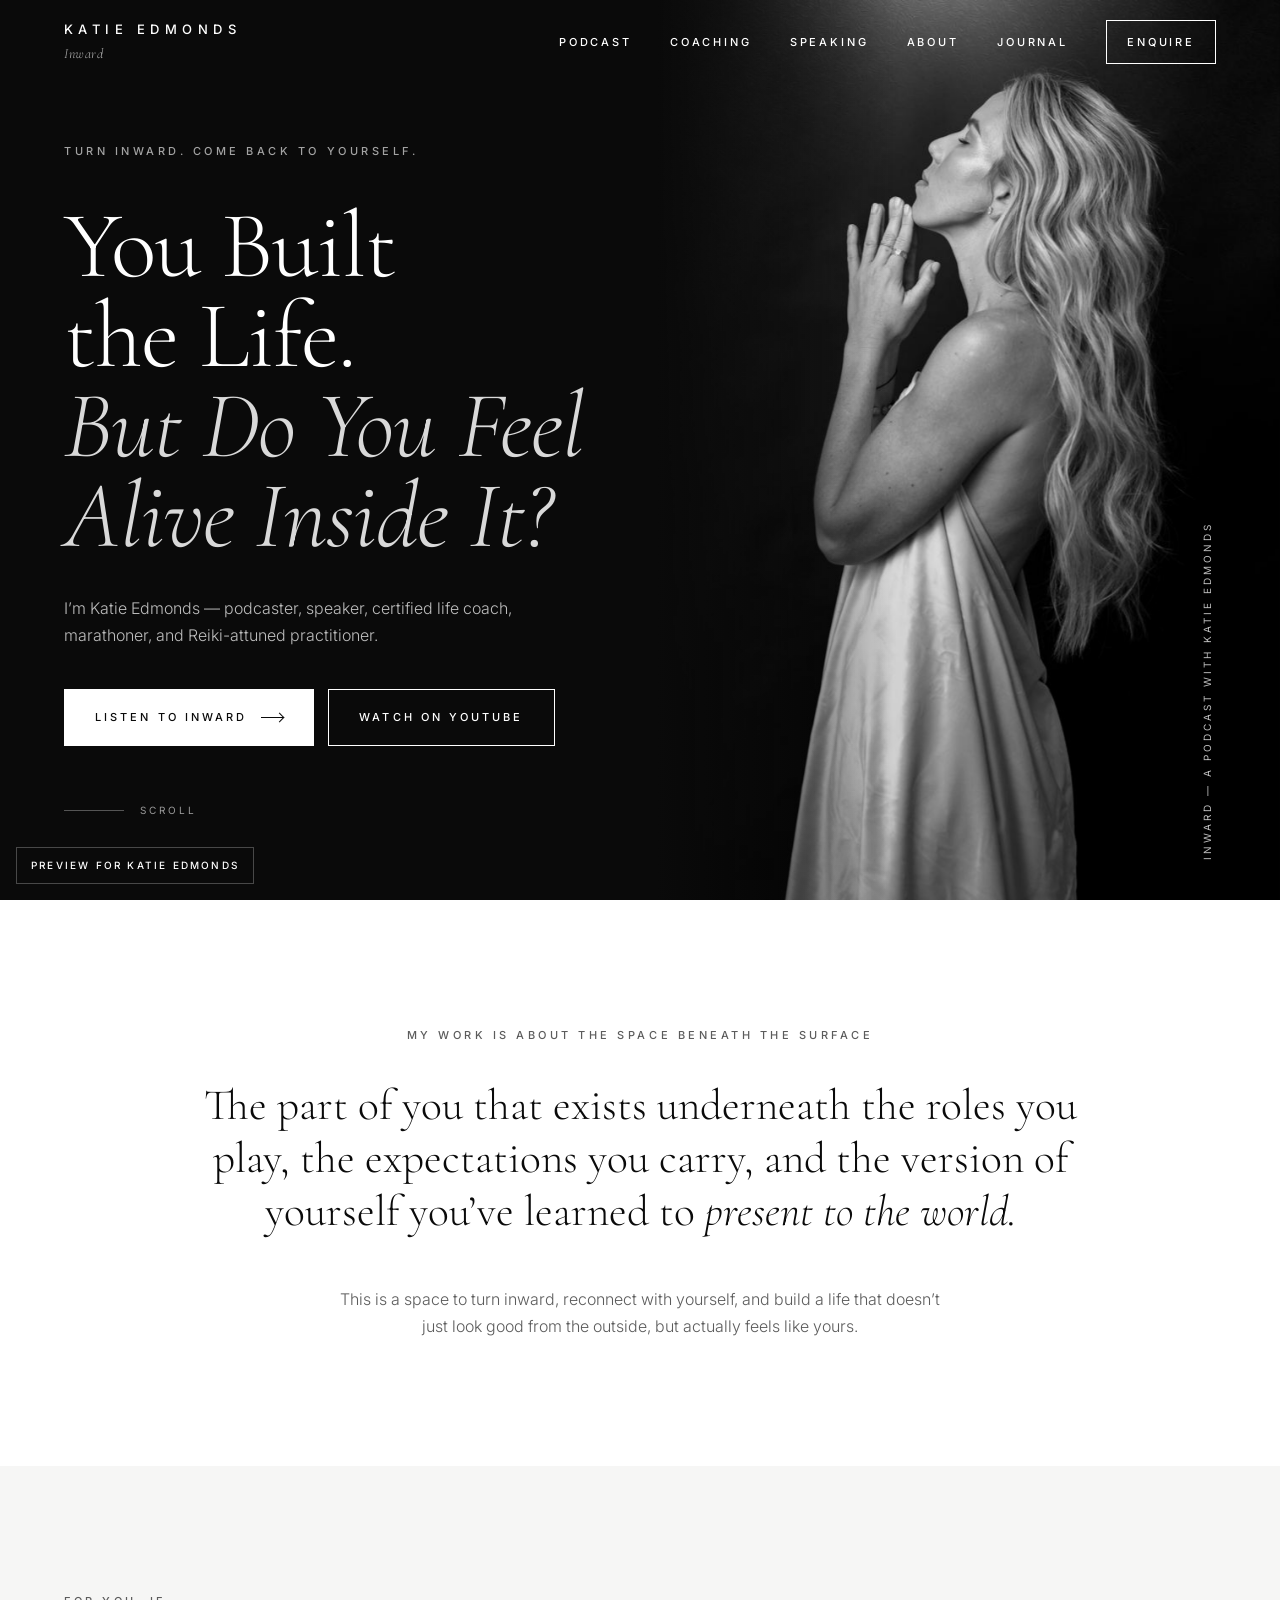
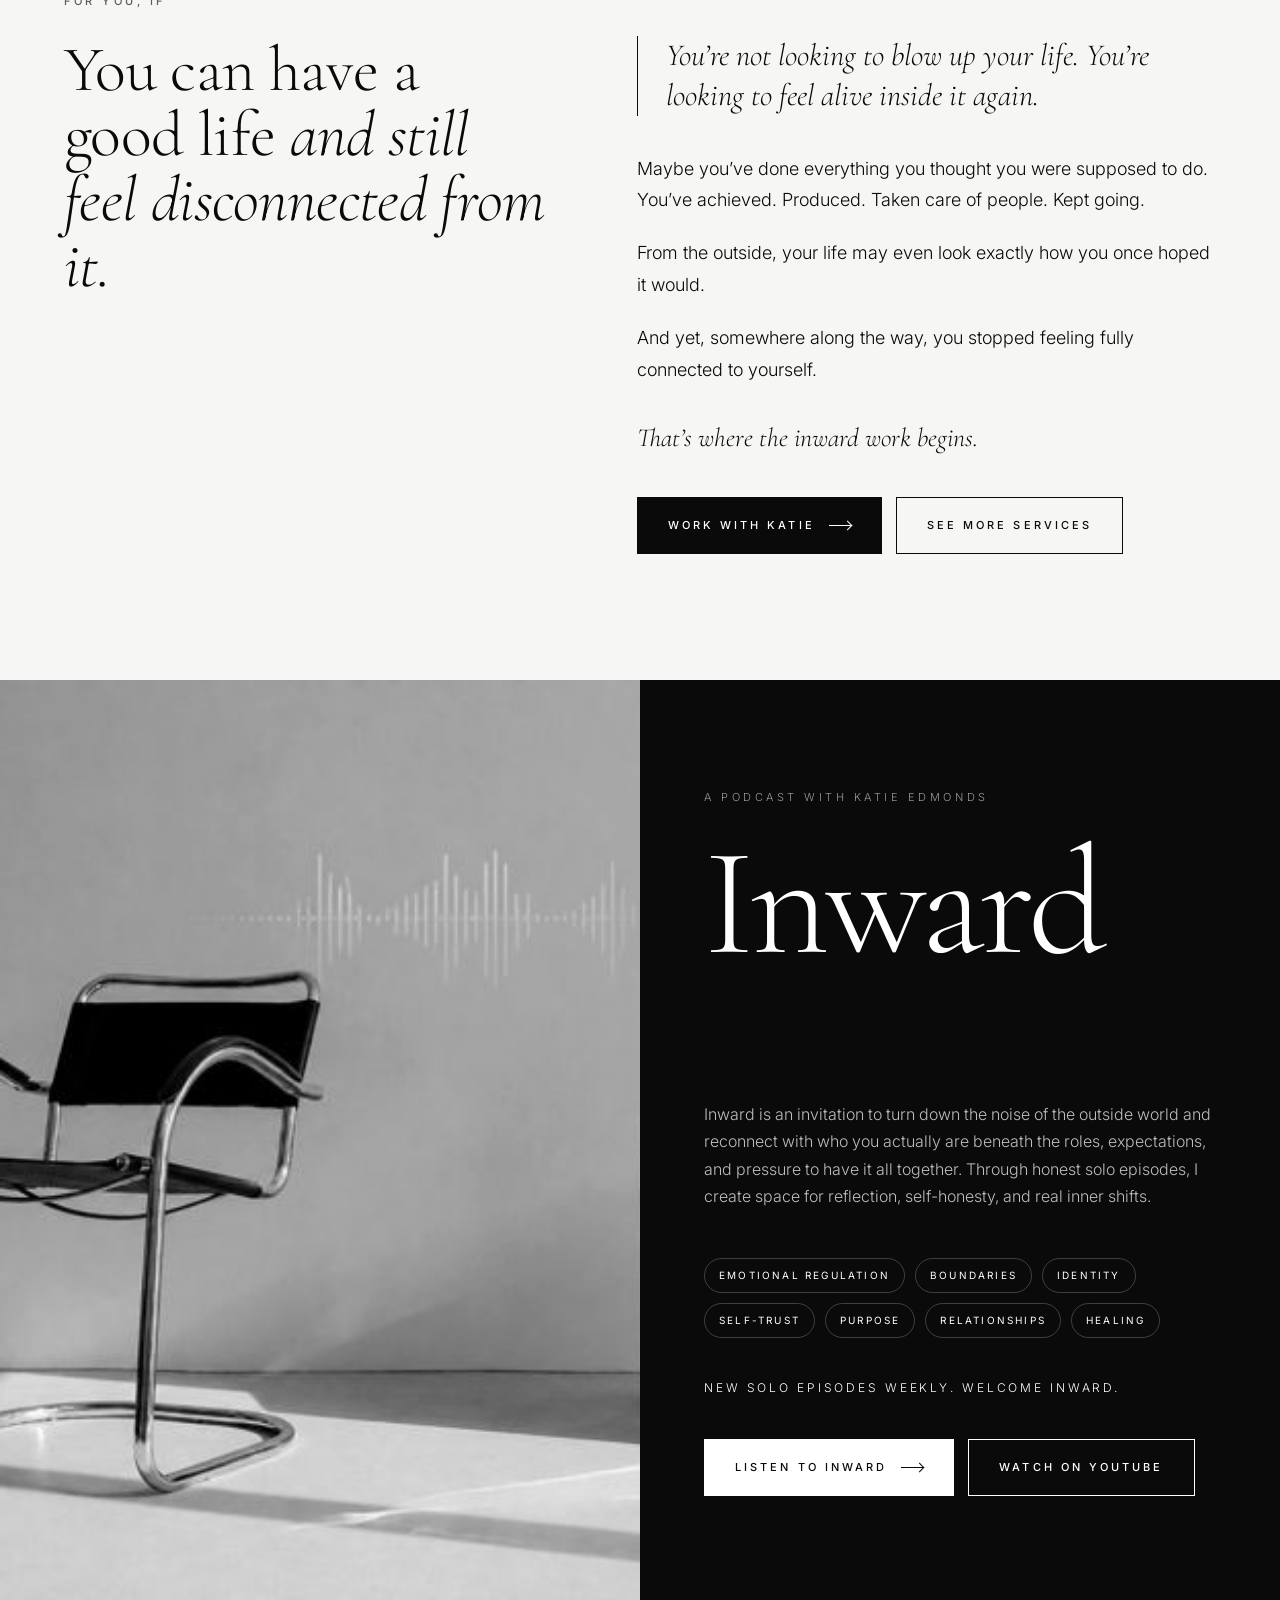
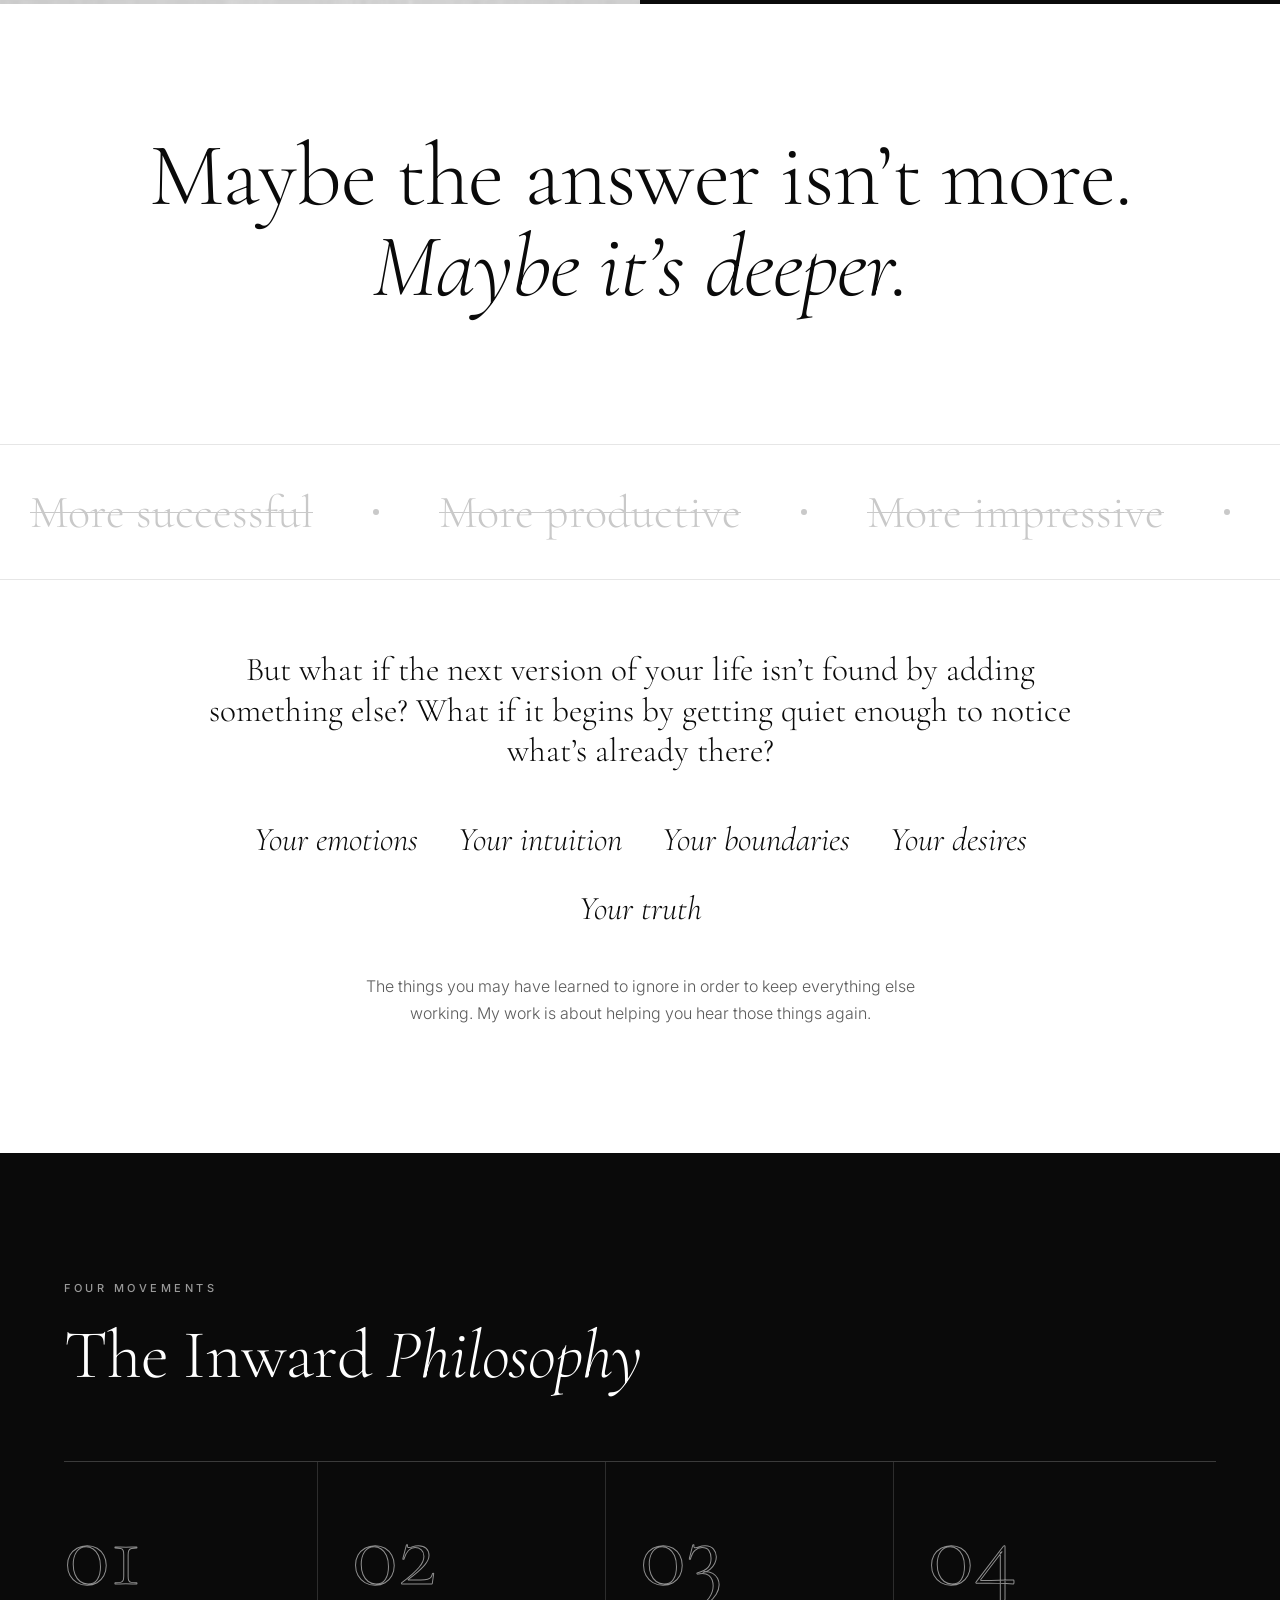
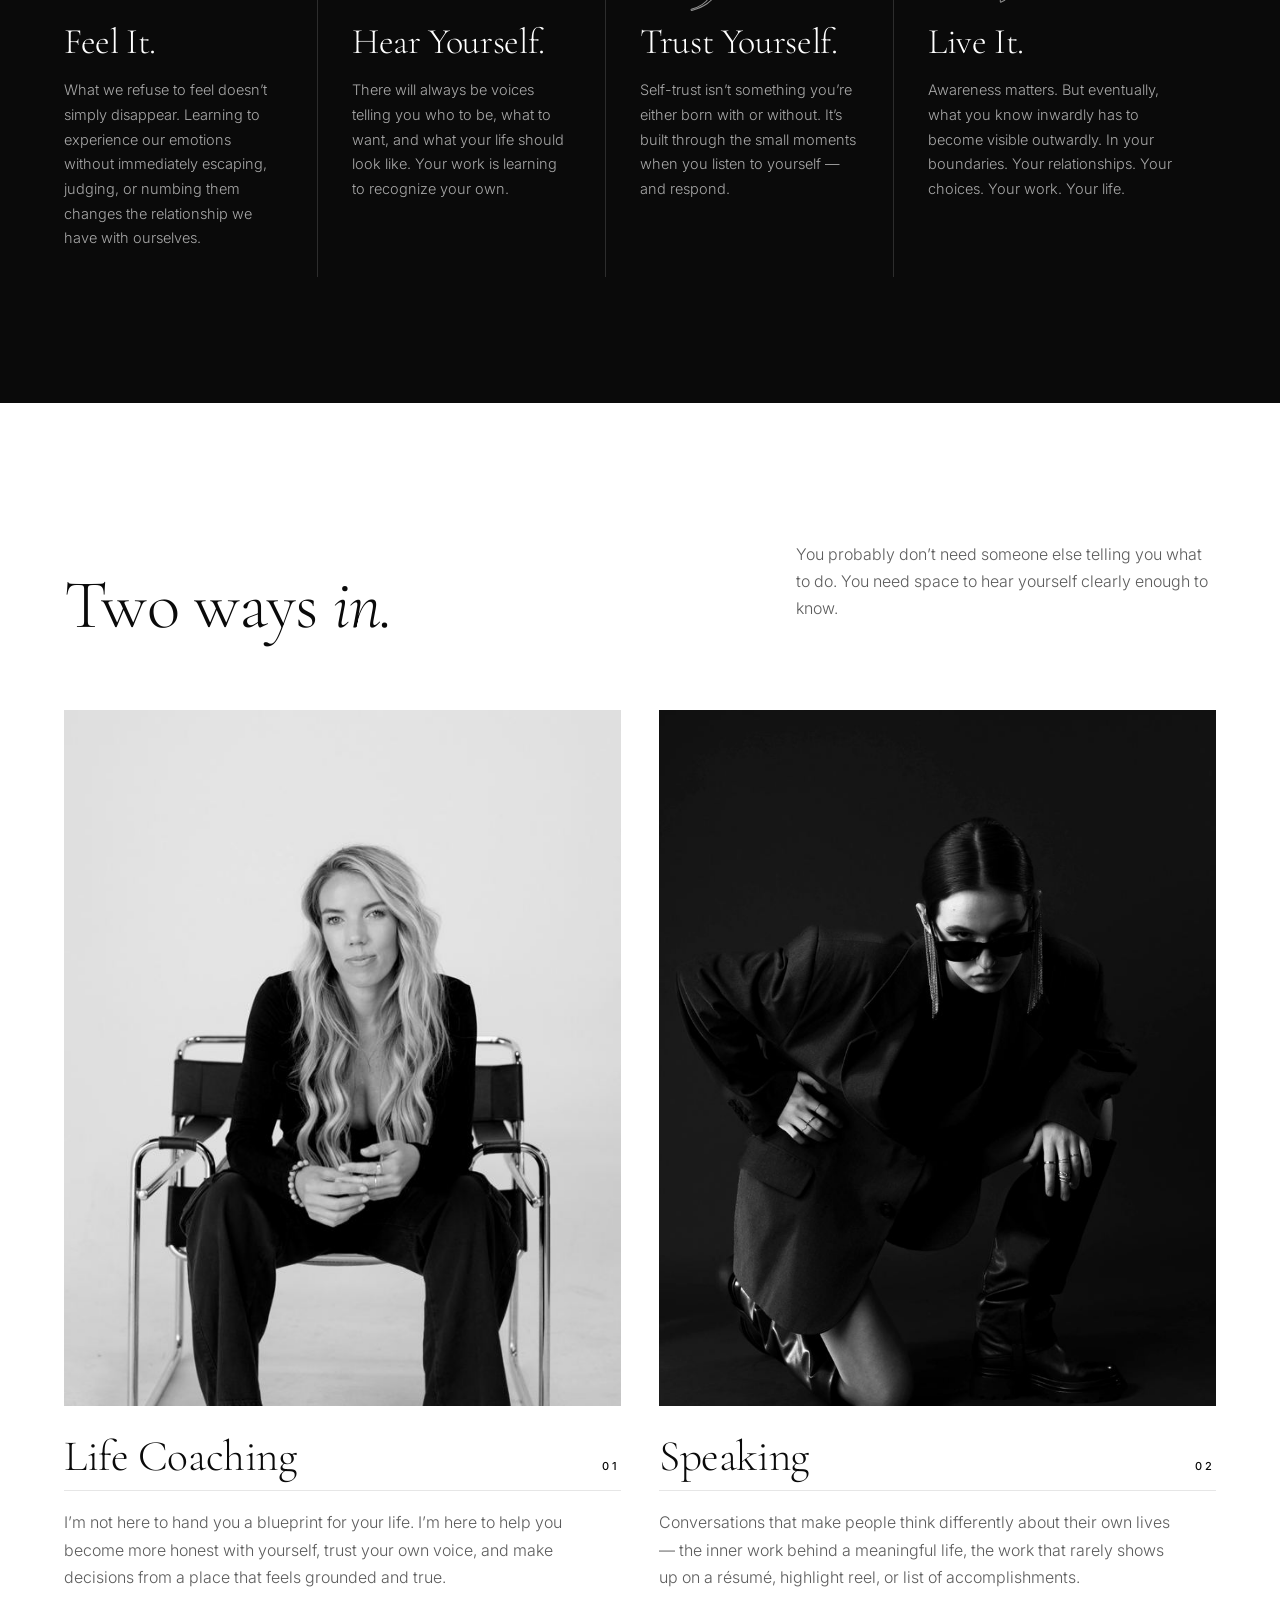
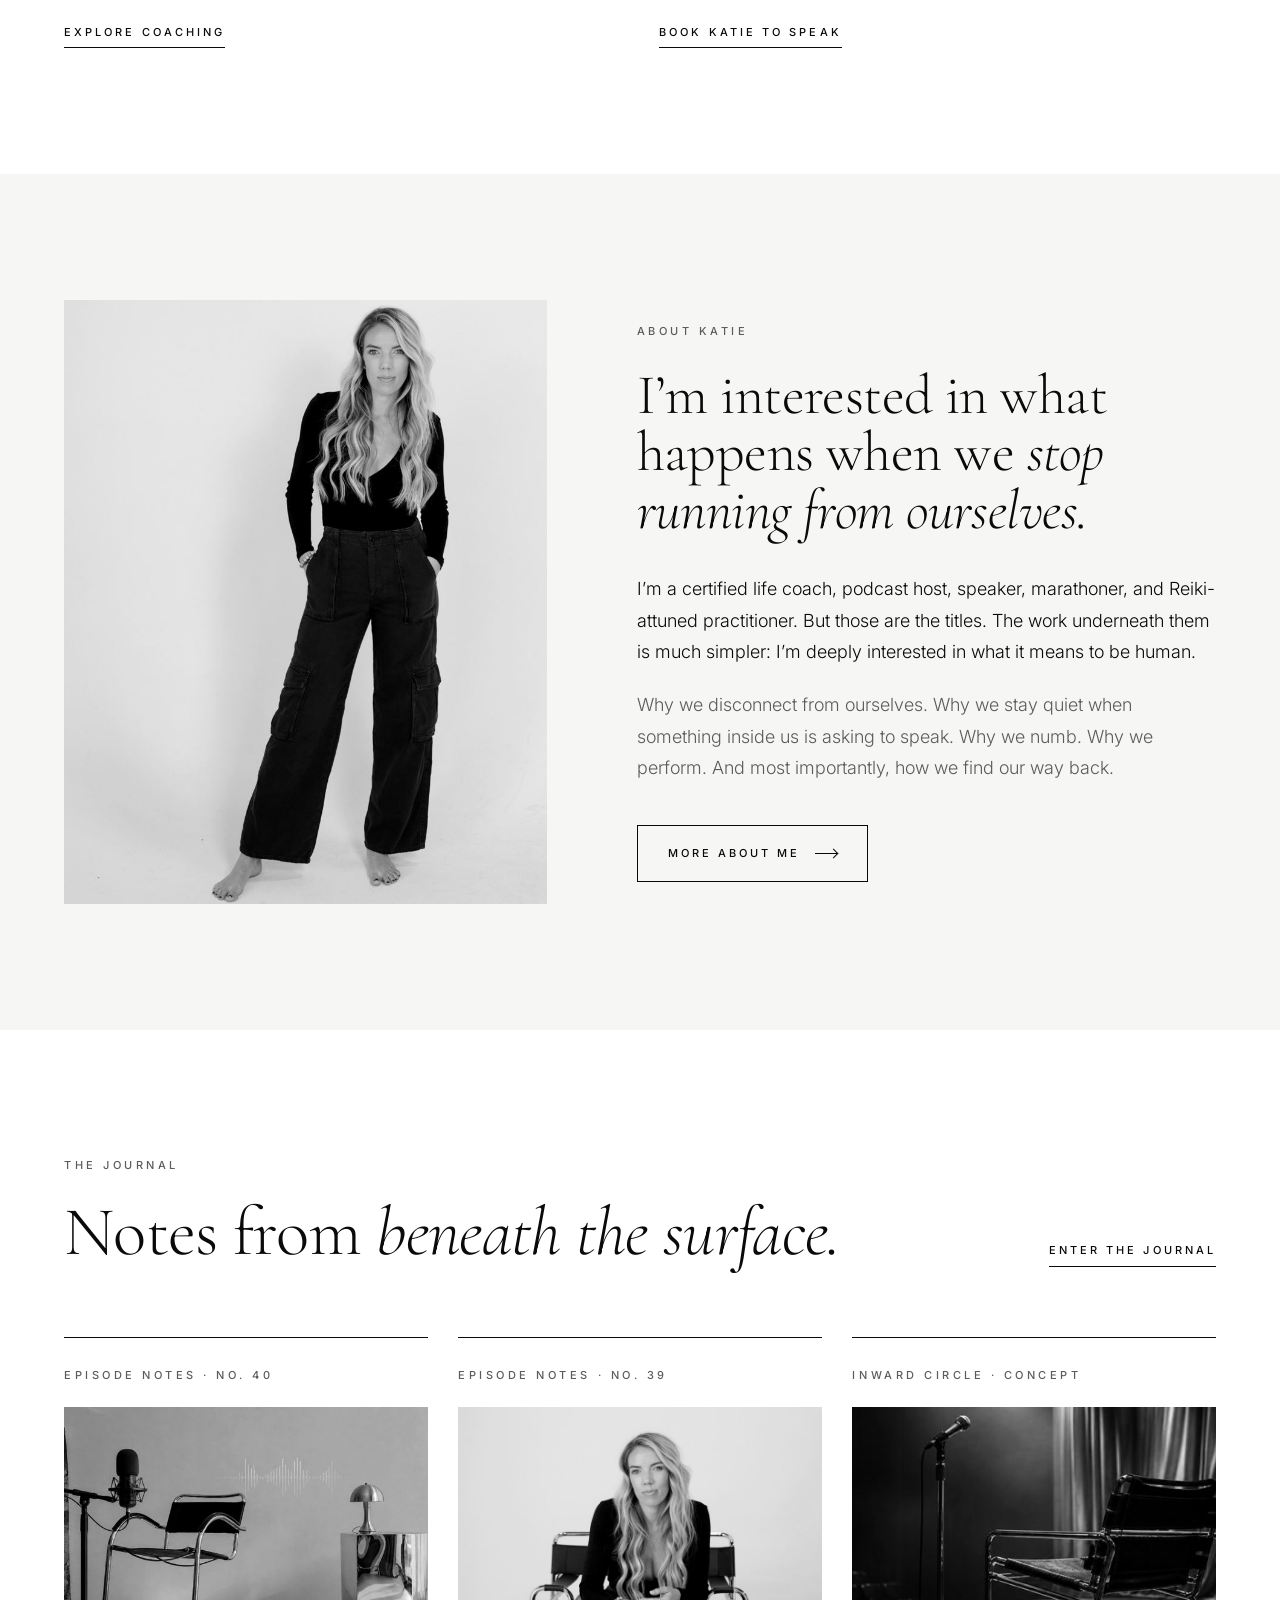
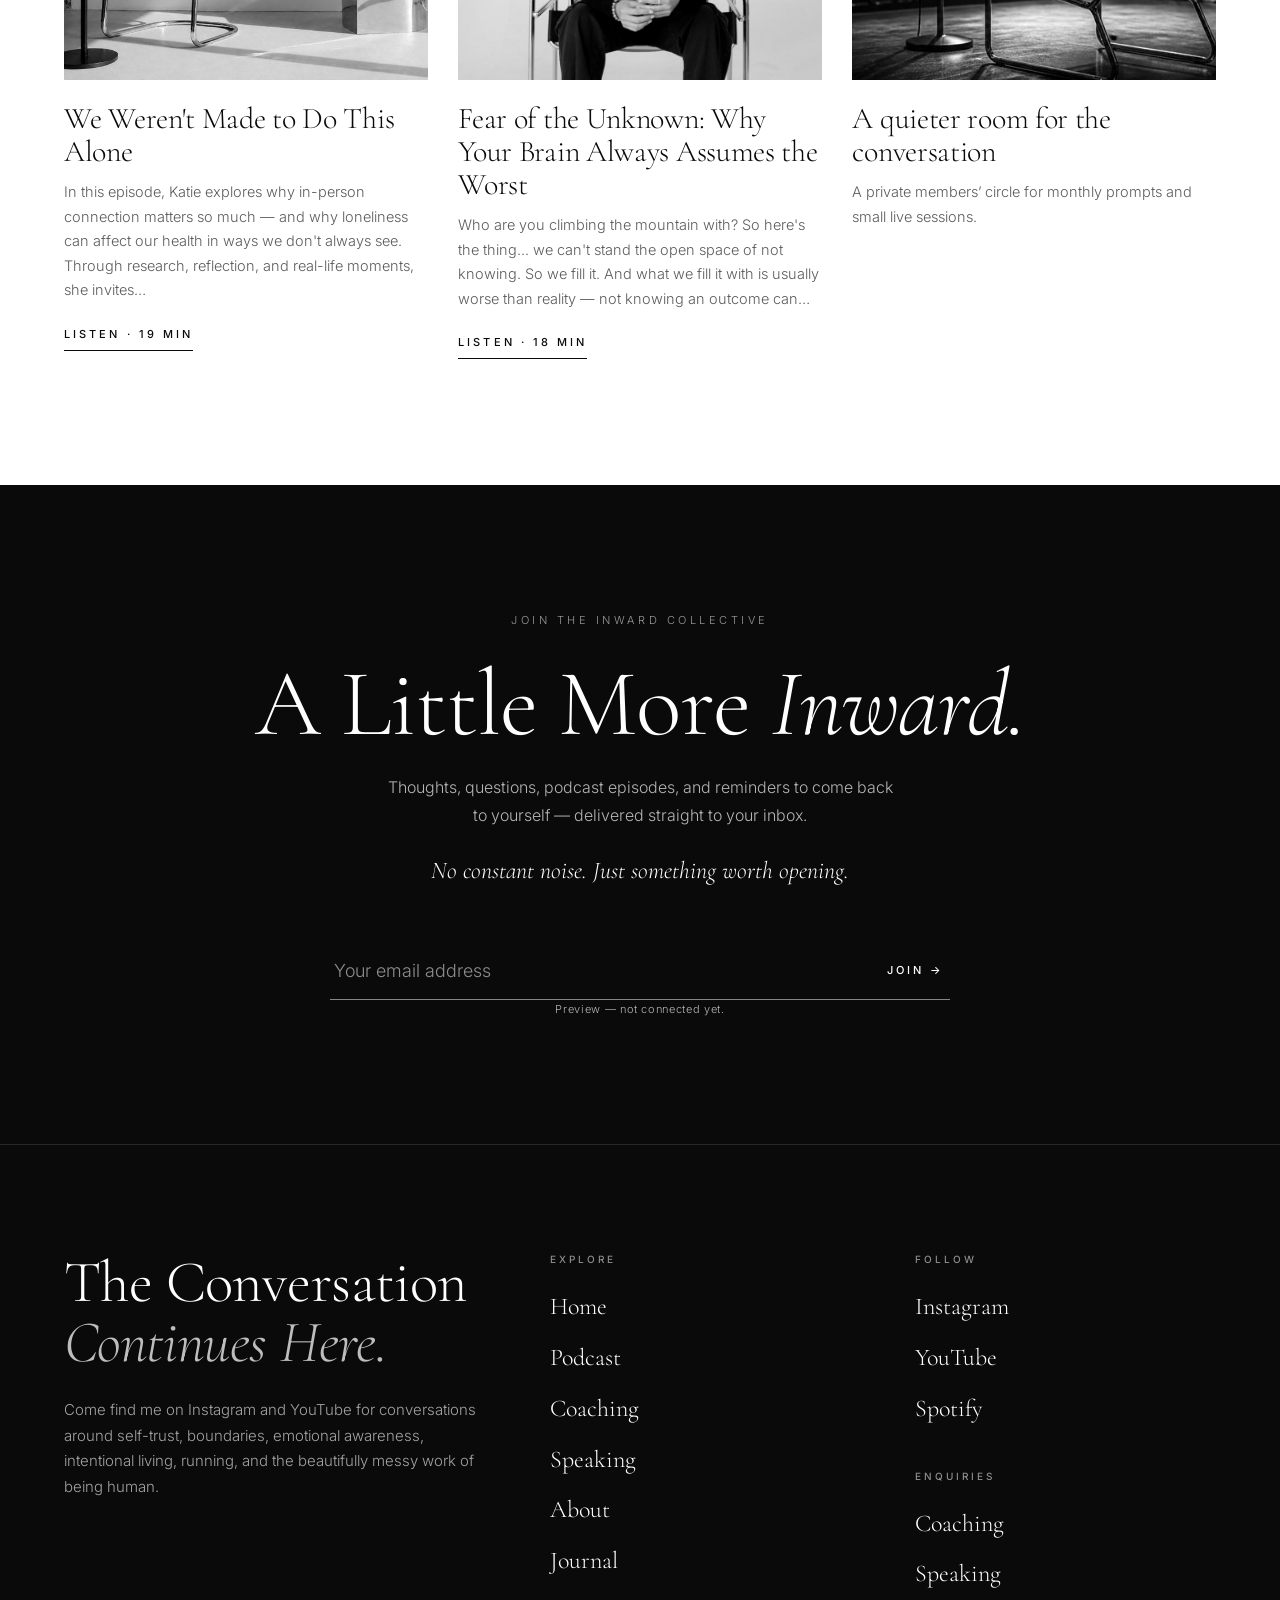
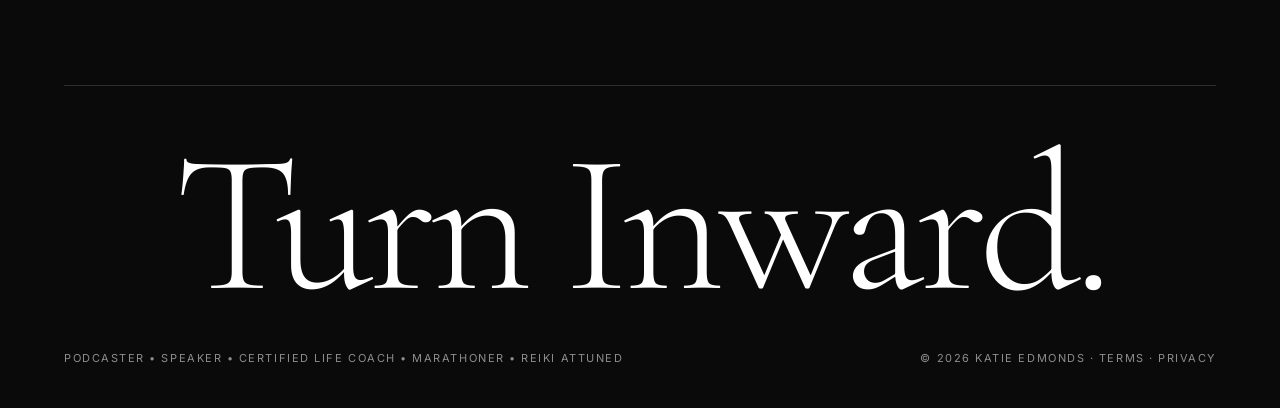
==== commit e07a4494: "Polish: real episodes from Inward feed with in-page player, Apple Podcasts link, episode notes in Jo" ====
--- a/index.html
+++ b/index.html
@@ -7,6 +7,14 @@
 <title>Katie Edmonds — Inward</title>
 <meta name="description" content="Katie Edmonds: podcaster, speaker and certified life coach. Turn inward. Come back to yourself.">
 <meta name="theme-color" content="#0a0a0a">
+<meta property="og:type" content="website">
+<meta property="og:site_name" content="Katie Edmonds — Inward">
+<meta property="og:title" content="Katie Edmonds — Inward">
+<meta property="og:description" content="Katie Edmonds: podcaster, speaker and certified life coach. Turn inward. Come back to yourself.">
+<meta property="og:image" content="https://donovinmocke-maker.github.io/inward-preview/assets/img/og.jpg">
+<meta property="og:image:width" content="1200"><meta property="og:image:height" content="630">
+<meta name="twitter:card" content="summary_large_image">
+<link rel="apple-touch-icon" href="assets/img/apple-touch-icon.png">
 <link rel="preconnect" href="https://fonts.googleapis.com"><link rel="preconnect" href="https://fonts.gstatic.com" crossorigin>
 <link href="https://fonts.googleapis.com/css2?family=Cormorant+Garamond:ital,wght@0,300;0,400;0,500;1,300;1,400&family=Inter:wght@300;400;500;600&display=swap" rel="stylesheet">
 <link rel="stylesheet" href="assets/css/site.css">
@@ -117,10 +125,9 @@
 
 <section class="sec" aria-labelledby="journal-h">
 <div class="wrap">
-<div class="sec-head"><div><p class="eyebrow muted rv">The Journal <span class="chip">Coming soon</span></p><h2 id="journal-h" class="rv d1" style="margin-top:22px">Notes from <em>beneath the surface.</em></h2></div><a class="link rv d2" href="journal.html">Enter the Journal</a></div>
+<div class="sec-head"><div><p class="eyebrow muted rv">The Journal</p><h2 id="journal-h" class="rv d1" style="margin-top:22px">Notes from <em>beneath the surface.</em></h2></div><a class="link rv d2" href="journal.html">Enter the Journal</a></div>
 <div class="posts">
-<article class="post rv"><span class="eyebrow muted">Essay · Placeholder</span><div class="ph"><img src="assets/img/journal-sm.jpg" alt="An open journal and coffee cup on linen" loading="lazy"></div><h3>Journal entry title placeholder</h3><p>A short excerpt will appear here once Katie’s first written pieces are published.</p></article>
-<article class="post rv d1"><span class="eyebrow muted">Episode notes · Placeholder</span><div class="ph"><img src="assets/img/floor-sm.jpg" alt="Katie Edmonds seated on the floor before a draped curtain" loading="lazy" style="object-position:50% 40%"></div><h3>Episode companion placeholder</h3><p>Each week’s episode becomes a written companion with reflection questions.</p></article>
+<article class="post rv"><span class="eyebrow muted">Episode notes · No. 40</span><a class="ph" href="podcast.html#ep-40" tabindex="-1" aria-hidden="true"><img src="assets/img/studio-sm.jpg" alt="" loading="lazy"></a><h3><a href="podcast.html#ep-40">We Weren&#x27;t Made to Do This Alone</a></h3><p>In this episode, Katie explores why in-person connection matters so much — and why loneliness can affect our health in ways we don&#x27;t always see. Through research, reflection, and real-life moments, she invites…</p><a class="link" href="podcast.html#ep-40">Listen · 19 min</a></article><article class="post rv d1"><span class="eyebrow muted">Episode notes · No. 39</span><a class="ph" href="podcast.html#ep-39" tabindex="-1" aria-hidden="true"><img src="assets/img/chair-sm.jpg" alt="" loading="lazy"></a><h3><a href="podcast.html#ep-39">Fear of the Unknown: Why Your Brain Always Assumes the Worst</a></h3><p>Who are you climbing the mountain with? So here&#x27;s the thing... we can&#x27;t stand the open space of not knowing. So we fill it. And what we fill it with is usually worse than reality — not knowing an outcome can…</p><a class="link" href="podcast.html#ep-39">Listen · 18 min</a></article>
 <article class="post rv d2"><span class="eyebrow muted">Inward Circle · Concept</span><div class="ph"><img src="assets/img/stage-sm.jpg" alt="An empty stage with a single chair and microphone" loading="lazy"></div><h3>A quieter room for the conversation</h3><p>A private members’ circle for monthly prompts and small live sessions.</p></article>
 </div></div></section>
 <section class="sec dark letter on-dark" id="newsletter" aria-labelledby="nl-h">
--- a/assets/css/site.css
+++ b/assets/css/site.css
@@ -318,3 +318,31 @@
   .marquee{margin:50px 0}
   .ftr-bot{flex-direction:column}
 }
+
+/* Episode player + all-episodes toggle */
+.play.playing{background:var(--ink);color:#fff}
+.play svg path{transition:none}
+.more-eps{margin-top:36px}
+.more-eps>summary{list-style:none;cursor:pointer;display:inline-flex}
+.more-eps>summary::-webkit-details-marker{display:none}
+.more-eps[open]>summary{display:none}
+.more-eps .ep{opacity:1;transform:none}
+.nowplaying{position:fixed;left:50%;bottom:22px;transform:translate(-50%,140%);z-index:60;display:flex;gap:16px;align-items:center;max-width:min(680px,calc(100vw - 32px));
+  background:#0a0a0a;color:#fff;padding:12px 14px 12px 22px;border-radius:999px;box-shadow:0 12px 40px rgba(0,0,0,.25);transition:transform .5s cubic-bezier(.2,.7,.2,1)}
+.nowplaying.show{transform:translate(-50%,0)}
+.nowplaying .np-l{font-size:10px;letter-spacing:.24em;text-transform:uppercase;color:#9a9a9a;white-space:nowrap}
+.nowplaying .np-t{font-family:var(--serif);font-size:18px;white-space:nowrap;overflow:hidden;text-overflow:ellipsis;min-width:0}
+.nowplaying .np-x{background:none;border:1px solid #555;color:#fff;border-radius:999px;padding:7px 14px;font-size:10px;letter-spacing:.2em;text-transform:uppercase;cursor:pointer}
+.post h3 a{color:inherit;text-decoration:none}
+.post a.ph{display:block}
+@media (max-width:720px){.nowplaying .np-l{display:none}}
+/* About: five titles — five across on wide screens, two across below 1100px (fixes sideways scroll on phones) */
+.phil-grid.five{grid-template-columns:repeat(5,1fr)}
+.phil-grid.five .phil{border-top:0}
+@media (max-width:1100px){
+  .phil-grid.five{grid-template-columns:1fr 1fr}
+  .phil-grid.five .phil{border-right:1px solid rgba(255,255,255,.14);margin-right:34px;border-top:0}
+  .phil-grid.five .phil:nth-child(2n){border-right:0;margin-right:0}
+  .phil-grid.five .phil:nth-child(n+3){border-top:1px solid rgba(255,255,255,.14)}
+}
+@media (max-width:720px){.ep h3{font-size:21px;line-height:1.2}.ep{padding:22px 0}}
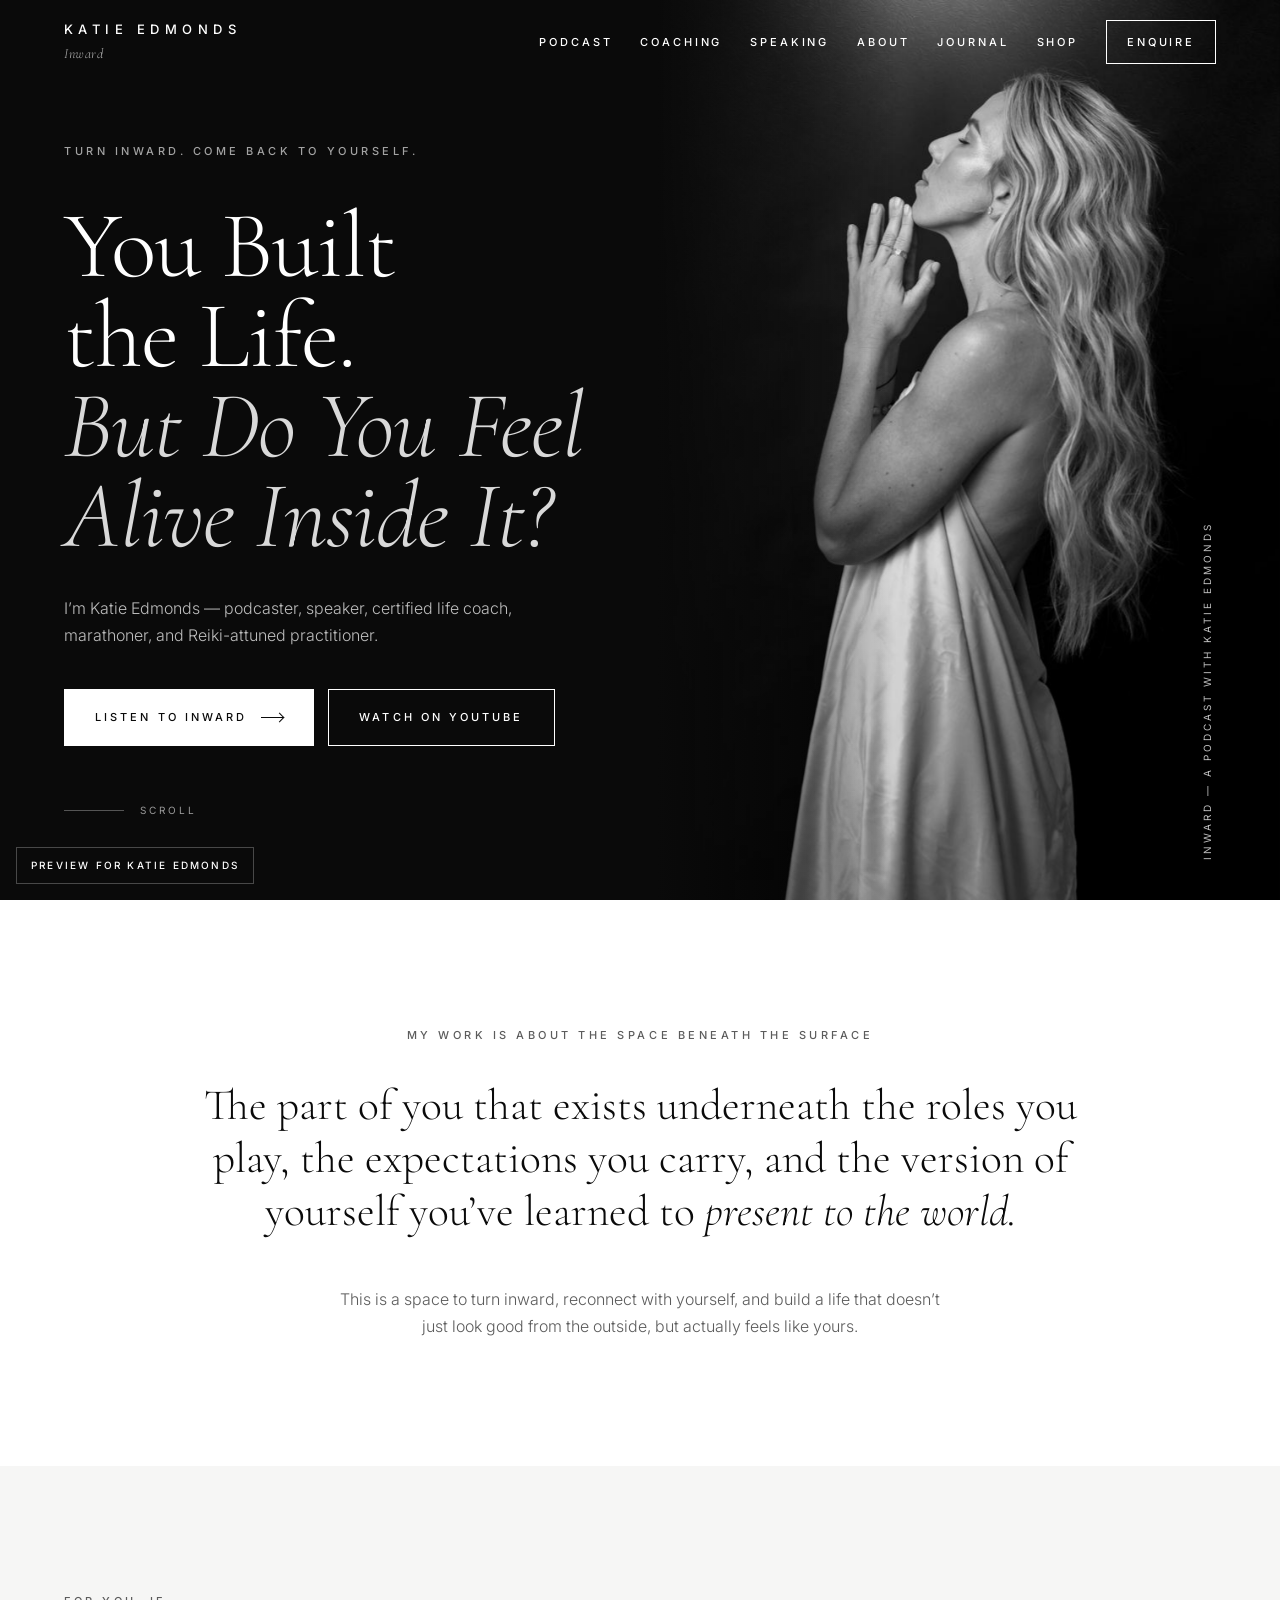
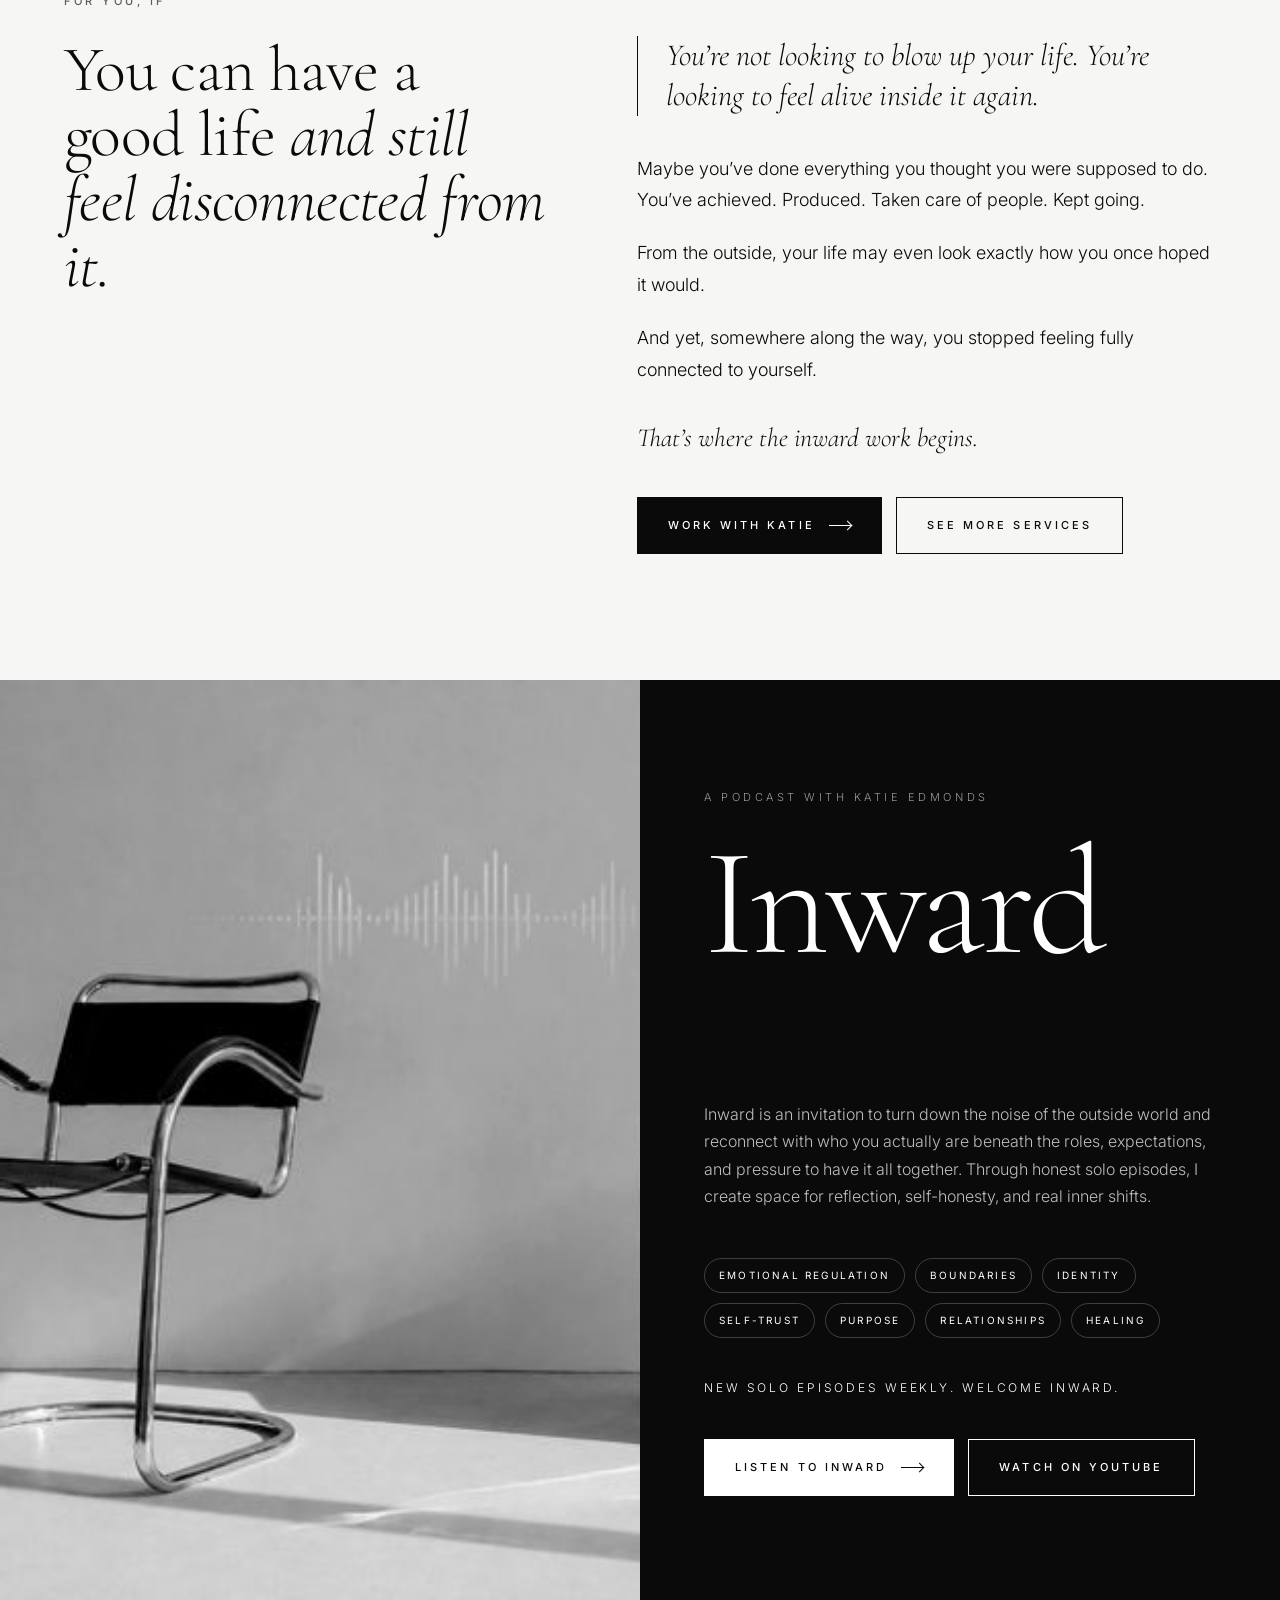
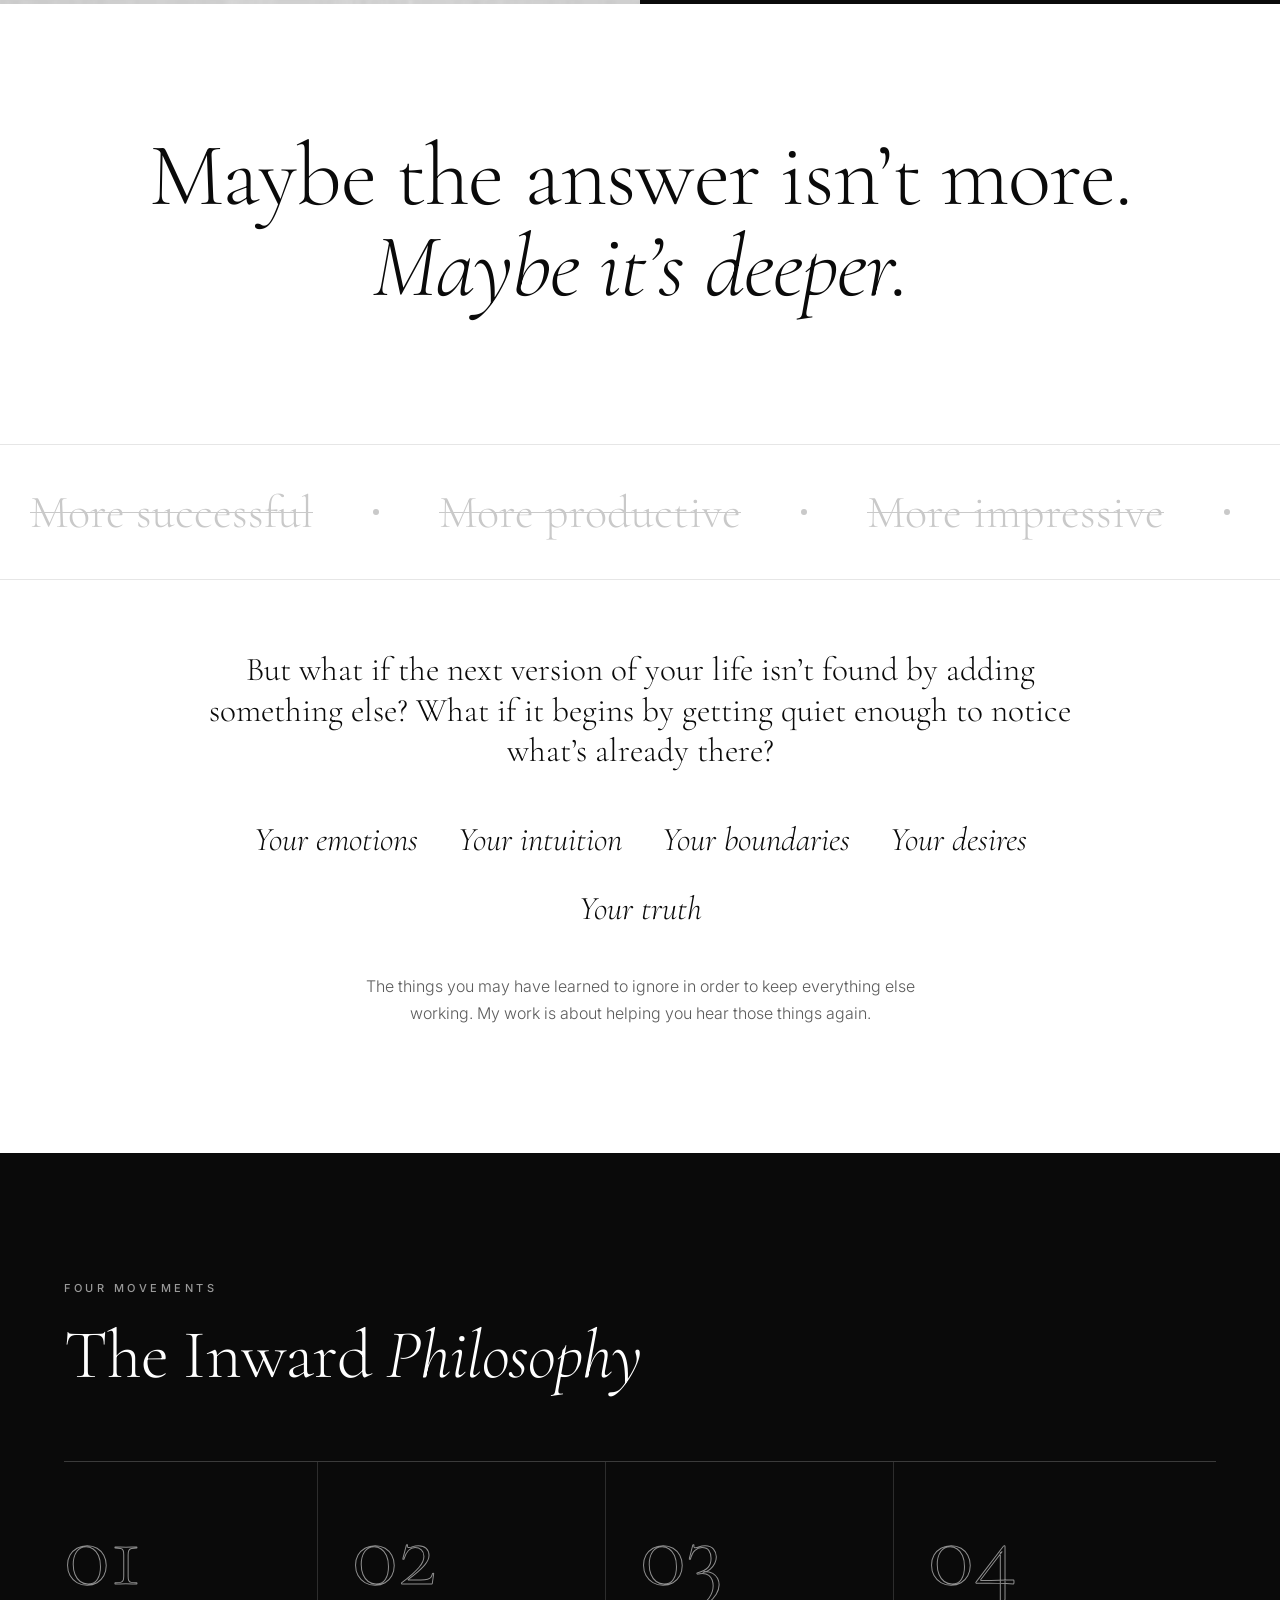
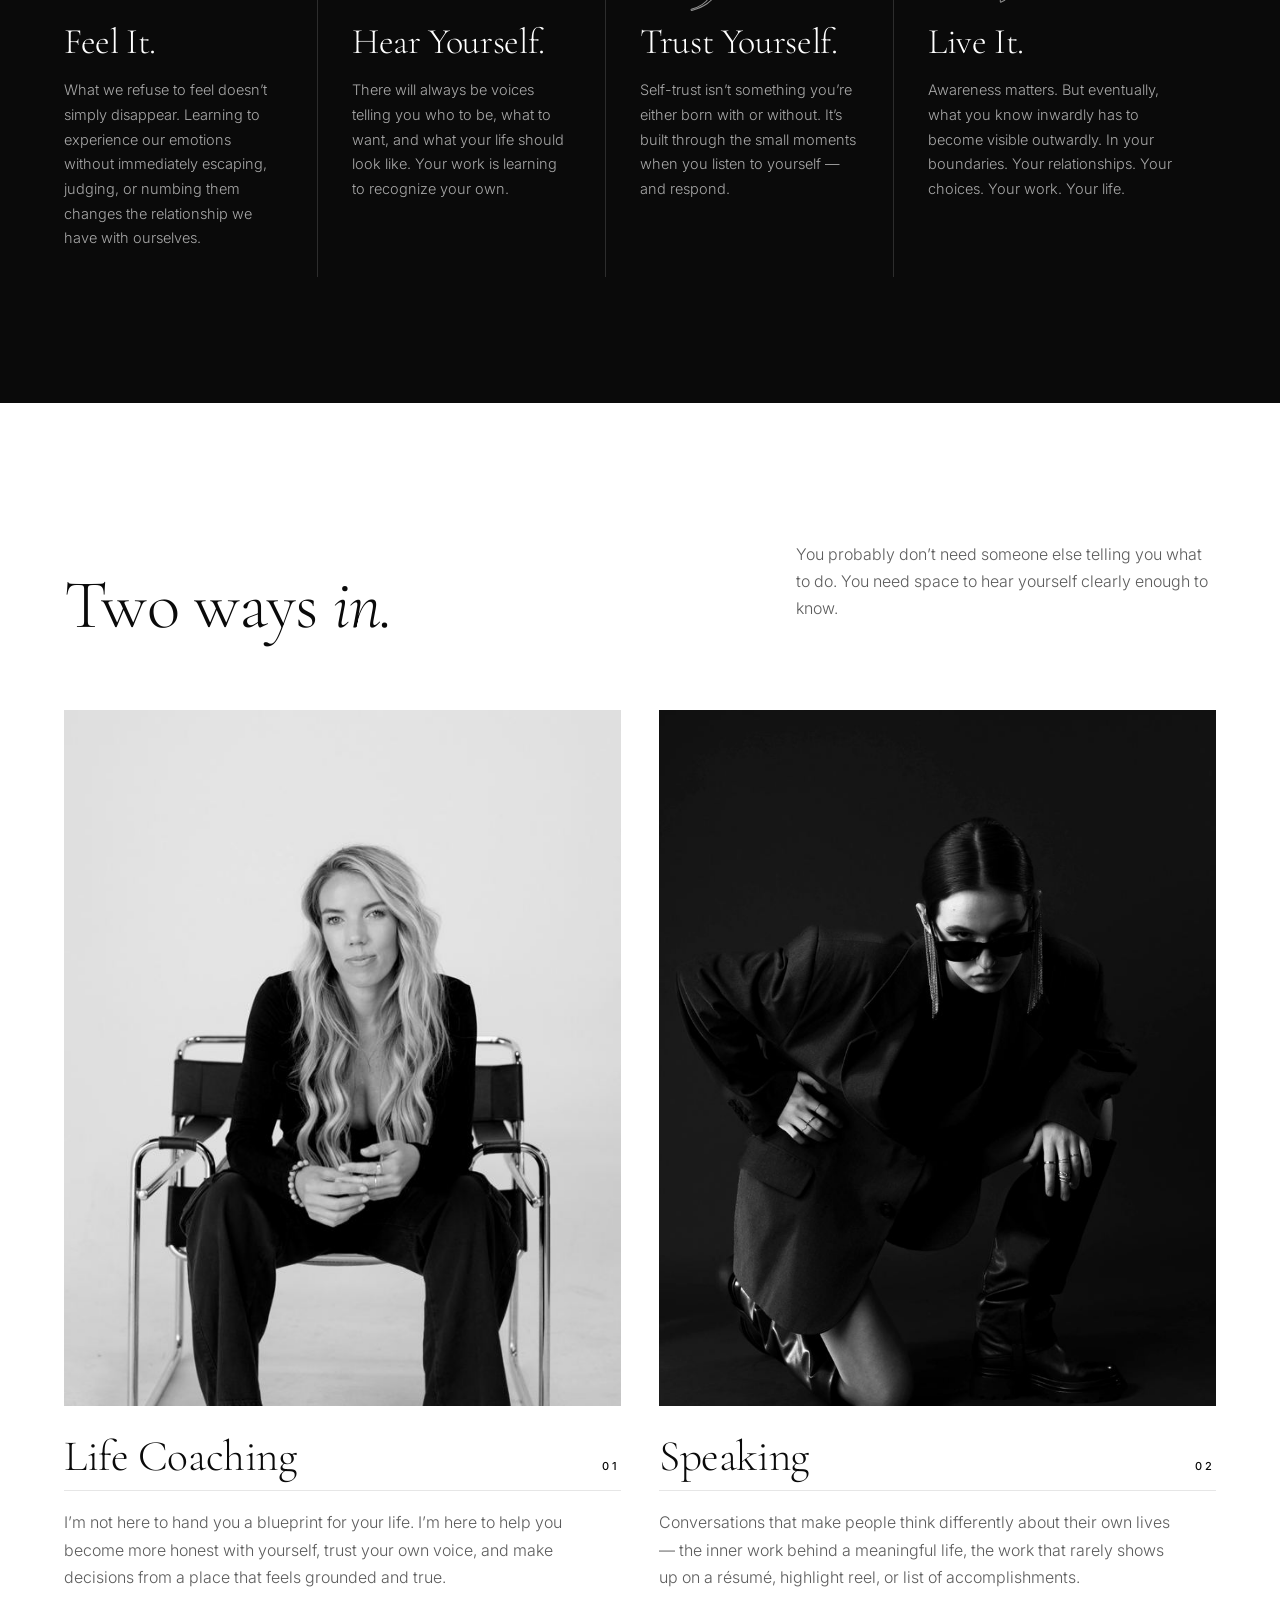
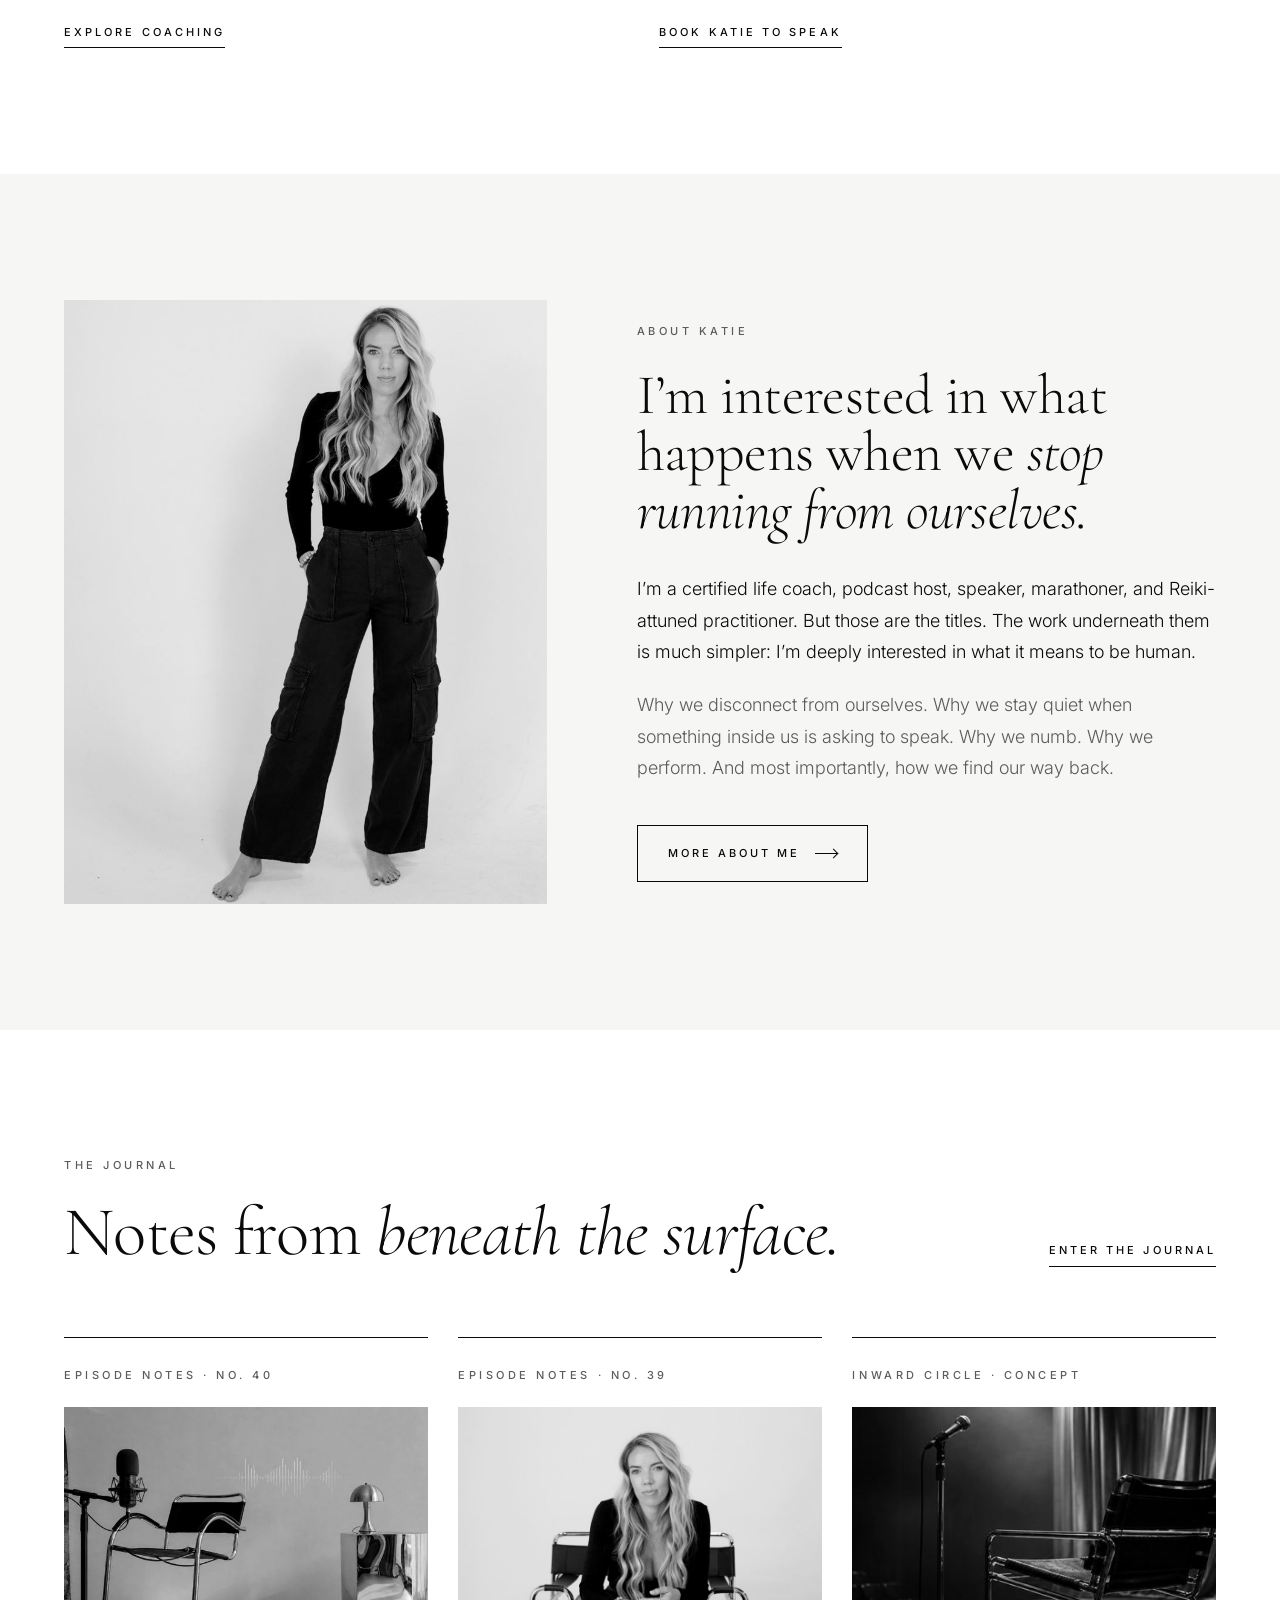
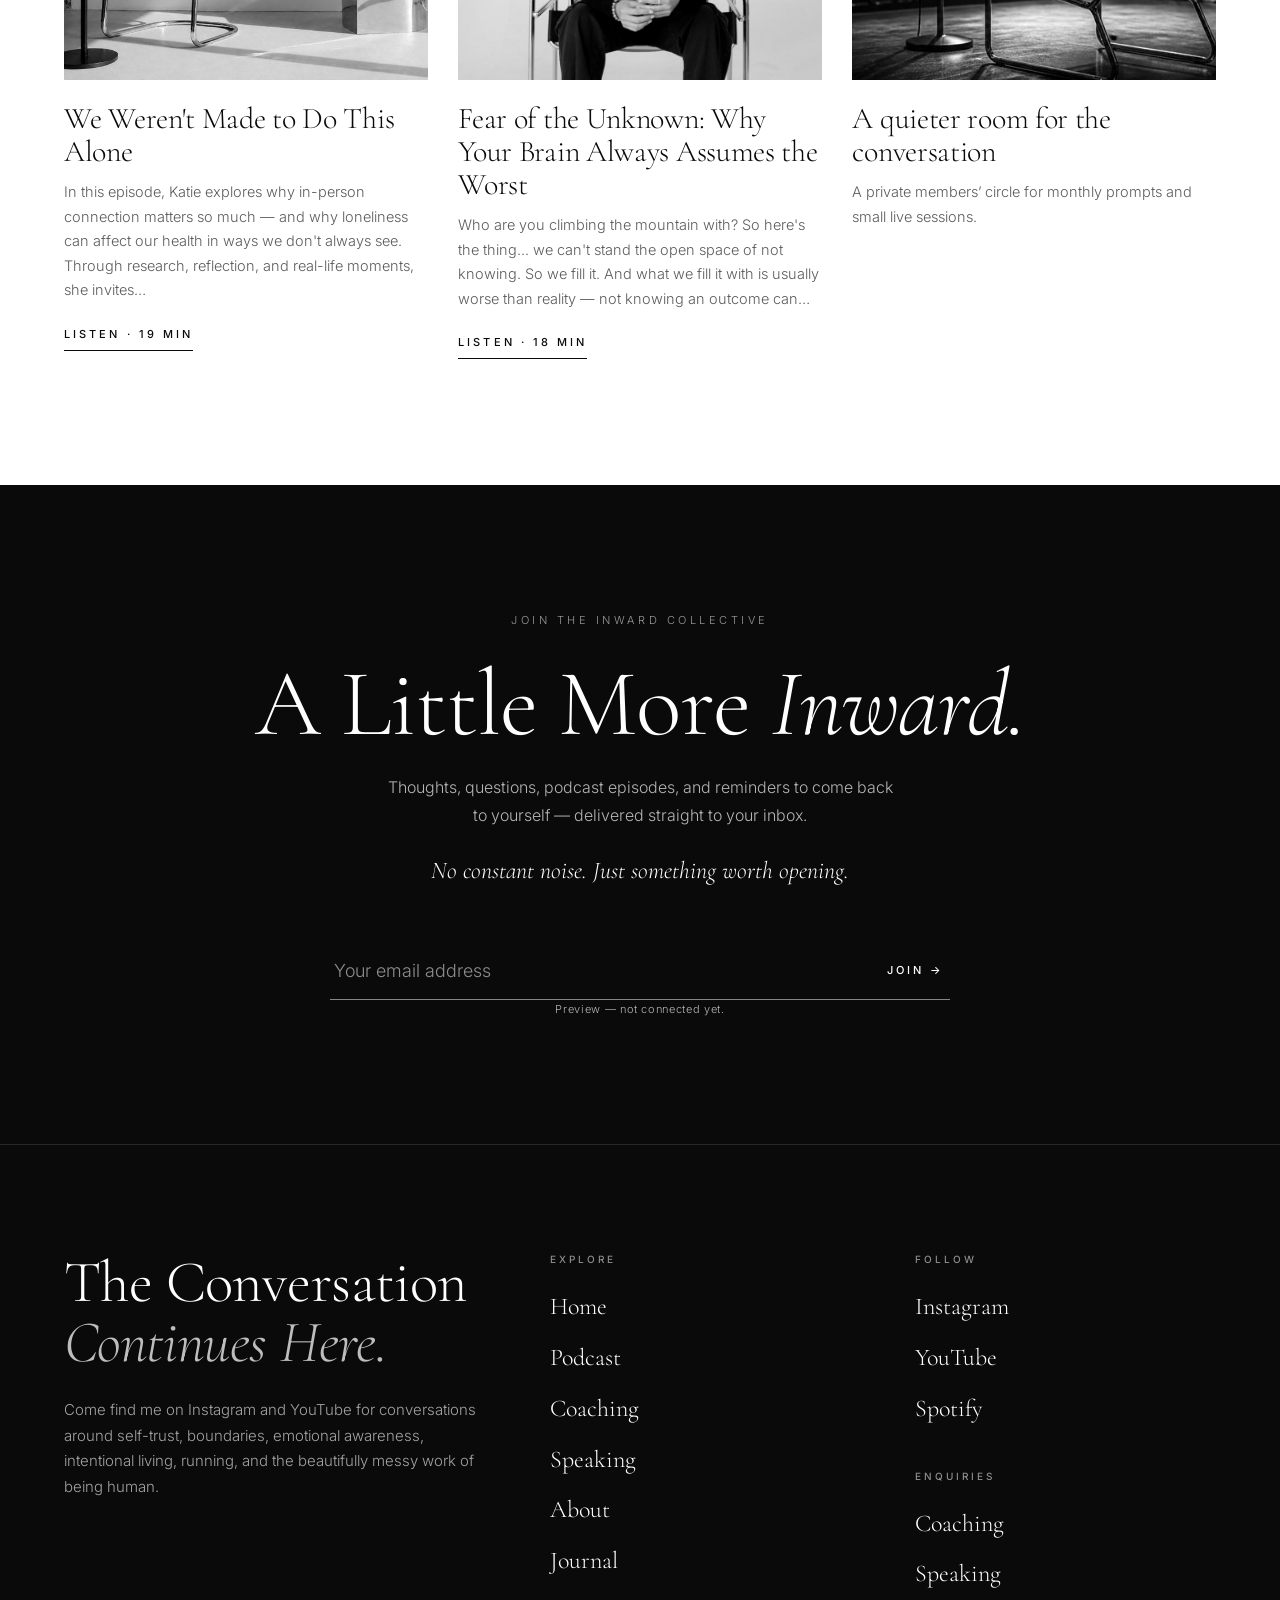
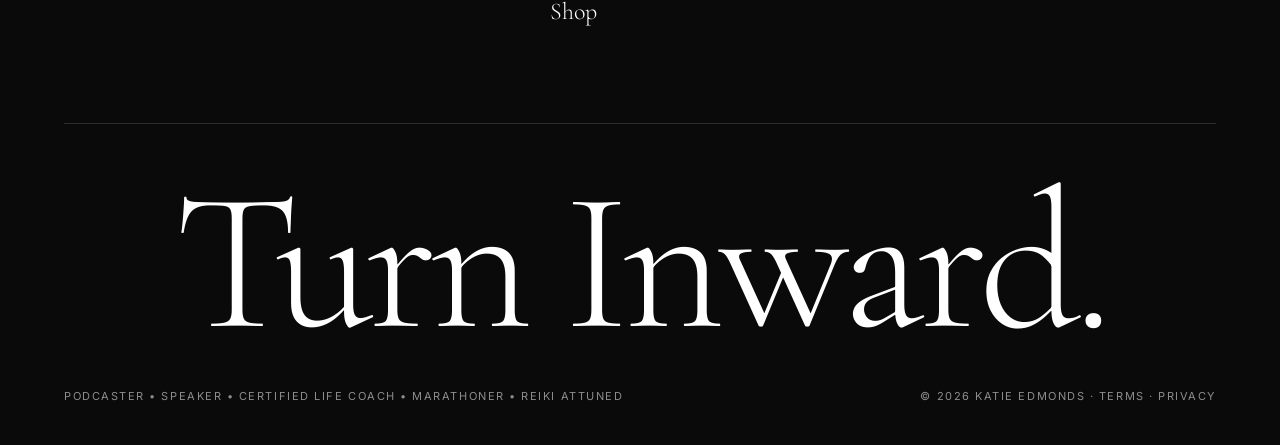
==== commit 5bdad8ba: "Add Inward shop with a Shopify checkout handoff The shop stays in preview, with labeled example prod" ====
--- a/index.html
+++ b/index.html
@@ -24,10 +24,10 @@
 <a class="skip" href="#main">Skip to content</a>
 <header class="hdr"><div class="wrap">
 <a class="logo" href="index.html" aria-label="Katie Edmonds — home">Katie Edmonds<small>Inward</small></a>
-<nav class="nav" aria-label="Main"><a href="podcast.html">Podcast</a><a href="coaching.html">Coaching</a><a href="speaking.html">Speaking</a><a href="about.html">About</a><a href="journal.html">Journal</a><a class="btn" href="coaching.html#enquire">Enquire</a></nav>
+<nav class="nav" aria-label="Main"><a href="podcast.html">Podcast</a><a href="coaching.html">Coaching</a><a href="speaking.html">Speaking</a><a href="about.html">About</a><a href="journal.html">Journal</a><a href="shop.html">Shop</a><a class="btn" href="coaching.html#enquire">Enquire</a></nav>
 <button class="burger" aria-label="Menu" aria-expanded="false"><span></span><span></span></button>
 </div></header>
-<div class="mnav" aria-label="Mobile menu"><a href="index.html"><span>01</span>Home</a><a href="podcast.html"><span>02</span>Podcast</a><a href="coaching.html"><span>03</span>Coaching</a><a href="speaking.html"><span>04</span>Speaking</a><a href="about.html"><span>05</span>About</a><a href="journal.html"><span>06</span>Journal</a><div class="mfoot"><a href="https://www.instagram.com/thekatieedmonds" target="_blank" rel="noopener">Instagram</a><a href="https://www.youtube.com/@Inwardwithkatieedmonds/videos" target="_blank" rel="noopener">YouTube</a></div></div>
+<div class="mnav" aria-label="Mobile menu"><a href="index.html"><span>01</span>Home</a><a href="podcast.html"><span>02</span>Podcast</a><a href="coaching.html"><span>03</span>Coaching</a><a href="speaking.html"><span>04</span>Speaking</a><a href="about.html"><span>05</span>About</a><a href="journal.html"><span>06</span>Journal</a><a href="shop.html"><span>07</span>Shop</a><div class="mfoot"><a href="https://www.instagram.com/thekatieedmonds" target="_blank" rel="noopener">Instagram</a><a href="https://www.youtube.com/@Inwardwithkatieedmonds/videos" target="_blank" rel="noopener">YouTube</a></div></div>
 <div class="ribbon" aria-hidden="true">Preview for Katie Edmonds</div>
 <main id="main">
 
@@ -149,7 +149,7 @@
 <div class="ftr-top">
 <div><h2>The Conversation<br><em>Continues Here.</em></h2>
 <p>Come find me on Instagram and YouTube for conversations around self-trust, boundaries, emotional awareness, intentional living, running, and the beautifully messy work of being human.</p></div>
-<div><h4>Explore</h4><ul><li><a href="index.html">Home</a></li><li><a href="podcast.html">Podcast</a></li><li><a href="coaching.html">Coaching</a></li><li><a href="speaking.html">Speaking</a></li><li><a href="about.html">About</a></li><li><a href="journal.html">Journal</a></li></ul></div>
+<div><h4>Explore</h4><ul><li><a href="index.html">Home</a></li><li><a href="podcast.html">Podcast</a></li><li><a href="coaching.html">Coaching</a></li><li><a href="speaking.html">Speaking</a></li><li><a href="about.html">About</a></li><li><a href="journal.html">Journal</a></li><li><a href="shop.html">Shop</a></li></ul></div>
 <div><h4>Follow</h4><ul><li><a href="https://www.instagram.com/thekatieedmonds" target="_blank" rel="noopener">Instagram</a></li><li><a href="https://www.youtube.com/@Inwardwithkatieedmonds/videos" target="_blank" rel="noopener">YouTube</a></li><li><a href="https://open.spotify.com/show/5NAPFrZKIMuXlYtL2vvtdf" target="_blank" rel="noopener">Spotify</a></li></ul>
 <h4 style="margin-top:40px">Enquiries</h4><ul><li><a href="coaching.html#enquire">Coaching</a></li><li><a href="speaking.html#book">Speaking</a></li></ul></div>
 </div>
--- a/assets/css/site.css
+++ b/assets/css/site.css
@@ -45,7 +45,7 @@
 .hdr .wrap{display:flex;align-items:center;justify-content:space-between;height:84px;max-width:none}
 .logo{font-family:var(--sans);font-size:13px;letter-spacing:.42em;font-weight:500;text-transform:uppercase;white-space:nowrap}
 .logo small{display:block;font-family:var(--serif);font-style:italic;letter-spacing:.04em;text-transform:none;font-size:14px;font-weight:300;opacity:.7;margin-top:2px}
-.nav{display:flex;gap:38px;align-items:center}
+.nav{display:flex;gap:28px;align-items:center}
 .nav a{font-size:11px;letter-spacing:.26em;text-transform:uppercase;font-weight:500;position:relative;padding:6px 0}
 .nav a::after{content:"";position:absolute;left:0;bottom:0;height:1px;width:100%;background:currentColor;transform:scaleX(0);transform-origin:right;transition:transform .5s var(--ease)}
 .nav a:hover::after,.nav a[aria-current=page]::after{transform:scaleX(1);transform-origin:left}
@@ -55,7 +55,7 @@
 .burger span:nth-child(1){top:18px}.burger span:nth-child(2){top:26px}
 .menu-open .burger span:nth-child(1){top:22px;transform:rotate(45deg)}
 .menu-open .burger span:nth-child(2){top:22px;transform:rotate(-45deg)}
-.mnav{position:fixed;inset:0;background:var(--ink);color:var(--paper);z-index:45;display:flex;flex-direction:column;justify-content:center;padding:100px var(--pad) 40px;opacity:0;visibility:hidden;transition:opacity .5s var(--ease),visibility .5s}
+.mnav{position:fixed;inset:0;background:var(--ink);color:var(--paper);z-index:45;display:flex;flex-direction:column;justify-content:center;justify-content:safe center;padding:100px var(--pad) 40px;opacity:0;visibility:hidden;transition:opacity .5s var(--ease),visibility .5s;overflow:auto}
 .menu-open .mnav{opacity:1;visibility:visible}
 .menu-open .hdr{background:transparent;color:var(--paper);border-color:transparent;-webkit-backdrop-filter:none;backdrop-filter:none}
 .mnav a{font-family:var(--serif);font-size:44px;font-weight:300;line-height:1.25;display:flex;gap:18px;align-items:baseline}
@@ -272,7 +272,9 @@
 
 /* Responsive */
 @media (max-width:1100px){
-  .nav{gap:24px}
+  .nav{gap:14px}
+  .nav a{letter-spacing:.16em}
+  .nav .btn{padding:12px 12px}
   .phil-grid{grid-template-columns:1fr 1fr}
   .phil:nth-child(2){border-right:0;margin-right:0}
   .phil:nth-child(n+3){border-top:1px solid rgba(255,255,255,.14)}
@@ -346,3 +348,92 @@
   .phil-grid.five .phil:nth-child(n+3){border-top:1px solid rgba(255,255,255,.14)}
 }
 @media (max-width:720px){.ep h3{font-size:21px;line-height:1.2}.ep{padding:22px 0}}
+
+/* Shop */
+.vh{position:absolute;width:1px;height:1px;padding:0;margin:-1px;overflow:hidden;clip:rect(0,0,0,0);white-space:nowrap;border:0}
+.shop-banner{border:1px solid var(--ink);padding:16px 18px;margin:0 0 28px;display:flex;flex-direction:column;gap:8px;align-items:center;text-align:center}
+.shop-banner-kicker{font-size:12px;letter-spacing:.22em;text-transform:uppercase;font-weight:500}
+.shop-banner-more,.shop-banner-partial{font-size:14.5px;font-weight:300;color:var(--g4);max-width:640px;line-height:1.5}
+.shop-blocked-note,.shop-loading{display:none}
+html.shop-live .shop-banner{display:none}
+html.shop-live .shop-loading{display:block;font-family:var(--serif);font-size:28px;font-weight:300;margin:0 0 24px}
+html.shop-live.shop-ready .shop-loading{display:none}
+html.shop-blocked .shop-banner,html.shop-blocked #shop-tools,html.shop-blocked #shop-hero{display:none}
+html.shop-blocked .shop-blocked-note{display:block;border:1px solid var(--ink);padding:22px 20px;font-size:16px;font-weight:300;line-height:1.6;max-width:680px}
+.shop-tools{display:flex;justify-content:space-between;align-items:center;gap:16px;margin:0 0 28px;position:sticky;top:84px;z-index:30;background:rgba(255,255,255,.92);-webkit-backdrop-filter:blur(14px);backdrop-filter:blur(14px);padding:12px 0}
+.shop-tools .btn span{letter-spacing:0;min-width:1.2em;text-align:center}
+.shop-grid{display:grid;grid-template-columns:repeat(3,1fr);gap:clamp(36px,4vw,64px) clamp(18px,2vw,36px)}
+.shop-card{display:block}
+.shop-card .ph{display:block;aspect-ratio:4/5;overflow:hidden;background:var(--paper-2)}
+.shop-card .ph img{width:100%;height:100%;object-fit:cover;transition:transform 1.6s var(--ease)}
+.shop-card:hover .ph img{transform:scale(1.04)}
+.shop-card .eyebrow{margin:22px 0 0}
+.shop-card-row{display:flex;justify-content:space-between;align-items:baseline;gap:16px;margin-top:8px}
+.shop-card h2{font-size:clamp(28px,2.4vw,42px)}
+.shop-card .price{font-family:var(--serif);font-size:24px;font-weight:300;white-space:nowrap}
+.shop-empty{font-weight:300;color:var(--g4);max-width:520px;margin-top:12px}
+.pdp{display:grid;grid-template-columns:1.05fr .95fr;gap:clamp(28px,5vw,80px);align-items:start}
+.pdp-img{background:var(--paper-2);position:sticky;top:108px}
+.pdp-img img{width:100%;height:auto;aspect-ratio:4/5;object-fit:cover}
+.pdp-copy .link{margin-bottom:28px}
+.pdp-copy .eyebrow{margin:22px 0 0}
+.pdp-copy h1{font-size:clamp(48px,6vw,92px);margin-top:12px}
+.pdp-price{font-family:var(--serif);font-size:clamp(32px,3vw,44px);font-weight:300;margin:14px 0 18px}
+.pdp-copy .desc{font-weight:300;color:var(--g4);max-width:460px;white-space:pre-line}
+.pdp-single{font-size:13px;letter-spacing:.16em;text-transform:uppercase;color:var(--g4);margin:18px 0}
+.pdp-chosen{position:absolute;width:1px;height:1px;overflow:hidden;clip:rect(0,0,0,0)}
+.pdp-copy .btn{margin-top:8px}
+.pdp-note{margin-top:16px;font-size:13px;color:var(--g4);font-weight:300}
+.opt{border:0;margin:26px 0 8px;padding:0;min-inline-size:0}
+.opt legend{font-size:11px;letter-spacing:.28em;text-transform:uppercase;font-weight:500;padding:0;margin-bottom:12px}
+.choices{display:flex;flex-wrap:wrap;gap:8px}
+.choice{position:relative}
+.choice input{position:absolute;inset:0;opacity:0;margin:0;cursor:pointer}
+.choice span{display:inline-flex;align-items:center;justify-content:center;min-width:44px;min-height:44px;padding:0 16px;border:1px solid var(--ink);font-size:13px;letter-spacing:.08em}
+.choice input:checked + span{background:var(--ink);color:var(--paper)}
+.choice input:focus-visible + span{outline:1px solid currentColor;outline-offset:3px}
+.choice input:disabled{cursor:not-allowed}
+.choice input:disabled + span{opacity:.35;text-decoration:line-through}
+.btn:disabled,.btn:disabled:hover{cursor:not-allowed}
+.btn.solid:disabled,.btn.solid:disabled:hover{background:var(--ink);color:var(--paper);border-color:var(--ink);opacity:.35}
+body.cart-open{overflow:hidden}
+.cart-drawer{position:fixed;inset:0;z-index:90;visibility:hidden;transition:visibility 0s linear .5s}
+.cart-drawer.open{visibility:visible;transition:visibility 0s}
+.cart-backdrop{position:absolute;inset:0;background:rgba(10,10,10,.46);opacity:0;transition:opacity .5s var(--ease)}
+.cart-drawer.open .cart-backdrop{opacity:1}
+.cart-panel{position:absolute;top:0;right:0;bottom:0;width:min(460px,100%);background:var(--paper);color:var(--ink);display:flex;flex-direction:column;transform:translateX(100%);transition:transform .5s var(--ease)}
+.cart-drawer.open .cart-panel{transform:none}
+.cart-top{display:flex;justify-content:space-between;align-items:baseline;gap:16px;padding:28px 24px 18px;border-bottom:1px solid var(--g1)}
+.cart-top h2{font-size:clamp(40px,5vw,56px)}
+.cart-top h2:focus{outline:none}
+.cart-top h2:focus-visible{outline:1px solid currentColor;outline-offset:4px}
+.cart-close{background:none;border:0;border-bottom:1px solid currentColor;padding:0 0 4px;font:500 11px var(--sans);letter-spacing:.22em;text-transform:uppercase;cursor:pointer;color:inherit}
+.cart-lines{flex:1;overflow:auto;padding:0 24px;overscroll-behavior:contain}
+.cart-empty{font-family:var(--serif);font-size:28px;font-weight:300;padding:36px 0;color:var(--g4)}
+.cart-line{display:grid;grid-template-columns:84px 1fr;gap:16px;padding:22px 0;border-bottom:1px solid var(--g1)}
+.cart-line img{width:84px;height:105px;object-fit:cover;background:var(--paper-2)}
+.cart-line h3{font-size:28px;line-height:1.05}
+.cart-var{font-size:11px;letter-spacing:.16em;text-transform:uppercase;color:var(--g4);margin:8px 0 10px}
+.line-price{font-family:var(--serif);font-size:22px;font-weight:300}
+.cart-actions{display:flex;justify-content:space-between;align-items:center;gap:12px;margin-top:12px;flex-wrap:wrap}
+.qty{display:inline-flex;align-items:center;border:1px solid var(--ink)}
+.qty button{width:44px;height:44px;background:none;border:0;cursor:pointer;font-size:18px;color:inherit}
+.qty input{width:40px;height:44px;border:0;text-align:center;font:500 14px var(--sans);background:transparent;color:inherit;-moz-appearance:textfield;appearance:textfield}
+.qty input::-webkit-outer-spin-button,.qty input::-webkit-inner-spin-button{-webkit-appearance:none;margin:0}
+.remove{background:none;border:0;border-bottom:1px solid currentColor;padding:0 0 3px;font:500 11px var(--sans);letter-spacing:.18em;text-transform:uppercase;cursor:pointer;color:inherit}
+.cart-foot{border-top:1px solid var(--g1);padding:18px 24px calc(18px + env(safe-area-inset-bottom))}
+.cart-sub{display:flex;justify-content:space-between;align-items:baseline;gap:16px;font-size:12px;letter-spacing:.22em;text-transform:uppercase;font-weight:500}
+.cart-sub strong{font-family:var(--serif);font-size:32px;font-weight:300;letter-spacing:0;text-transform:none}
+.cart-fine{font-size:13px;font-weight:300;color:var(--g4);margin:8px 0 16px}
+.cart-foot .btn{width:100%;justify-content:center}
+.checkout-note{border:1px solid var(--ink);padding:14px 16px;margin-top:14px;font-size:14.5px;line-height:1.55;font-weight:300}
+.checkout-note:focus{outline:1px solid currentColor;outline-offset:3px}
+@media (max-width:900px){
+  .shop-tools{top:70px}
+  .shop-grid,.pdp{grid-template-columns:1fr}
+  .pdp-img{position:static}
+  .shop-card h2{font-size:36px}
+}
+@media (max-height:740px){
+  .mnav a{font-size:36px}
+}
